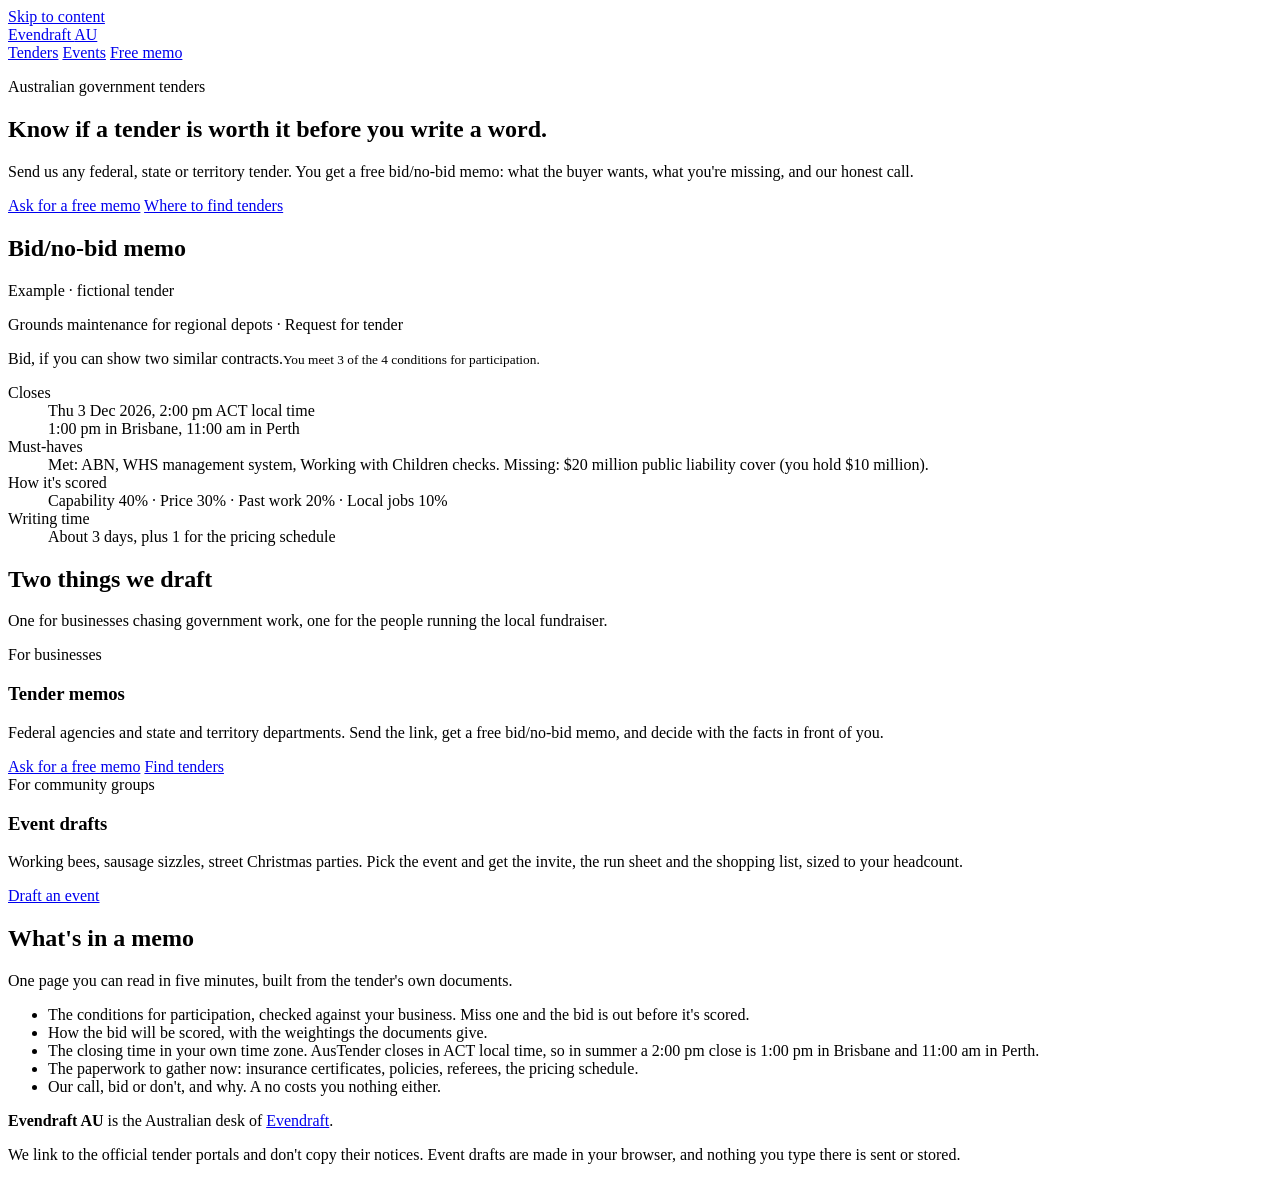
==== site/index.html @ 26307d83 "Evendraft AU v1: home, tenders guide and event drafts The version live on evendraft-au.pages.dev sin" ====
<!doctype html>
<html lang="en-AU">
<head>
<meta charset="utf-8">
<meta name="viewport" content="width=device-width, initial-scale=1, viewport-fit=cover">
<title>Evendraft AU · Free bid/no-bid memos for Australian government tenders</title>
<meta name="description" content="Send any Australian government tender and get a free bid/no-bid memo. Plus quick plans and invites for community events.">
<link rel="icon" href="/favicon.svg" type="image/svg+xml">
<link rel="preconnect" href="https://fonts.googleapis.com">
<link rel="preconnect" href="https://fonts.gstatic.com" crossorigin>
<link rel="stylesheet" href="https://fonts.googleapis.com/css2?family=Archivo:wdth,wght@62..125,100..900&family=Atkinson+Hyperlegible:wght@400;700&display=swap">
<link rel="stylesheet" href="/assets/site.css">
<meta name="theme-color" content="#f3f6f1">
</head>
<body>
<a class="skip" href="#main">Skip to content</a>
<header class="top">
  <div class="wrap top-inner">
    <a class="brand" href="/">Evendraft <span>AU</span></a>
    <nav class="nav" aria-label="Main">
      <a href="/tenders">Tenders</a>
      <a href="/events">Events</a>
      <a class="nav-cta" href="/tenders#memo">Free memo</a>
    </nav>
  </div>
</header>

<main id="main">
  <section class="hero">
    <div class="wrap hero-grid">
      <div>
        <p class="eyebrow">Australian government tenders</p>
        <h1>Know if a tender is worth it before you write a word.</h1>
        <p class="lede">Send us any federal, state or territory tender. You get a free bid/no-bid memo: what the buyer wants, what you're missing, and our honest call.</p>
        <div class="actions">
          <a class="btn btn-wattle" href="/tenders#memo">Ask for a free memo</a>
          <a class="btn btn-ghost" href="/tenders#portals">Where to find tenders</a>
        </div>
      </div>

      <article class="card" aria-label="Example memo for a fictional tender">
        <div class="card-head">
          <h2 class="memo-title">Bid/no-bid memo</h2>
          <span class="chip">Example · fictional tender</span>
        </div>
        <p class="memo-sub">Grounds maintenance for regional depots · Request for tender</p>
        <p class="verdict">Bid, if you can show two similar contracts.<small>You meet 3 of the 4 conditions for participation.</small></p>
        <dl class="memo-rows">
          <div><dt>Closes</dt><dd class="tabular">Thu 3 Dec 2026, 2:00 pm ACT local time<br><span class="muted">1:00 pm in Brisbane, 11:00 am in Perth</span></dd></div>
          <div><dt>Must-haves</dt><dd><span class="ok">Met:</span> ABN, WHS management system, Working with Children checks. <span class="gap">Missing:</span> $20 million public liability cover (you hold $10 million).</dd></div>
          <div><dt>How it's scored</dt><dd class="tabular">Capability 40% · Price 30% · Past work 20% · Local jobs 10%</dd></div>
          <div><dt>Writing time</dt><dd>About 3 days, plus 1 for the pricing schedule</dd></div>
        </dl>
      </article>
    </div>
  </section>

  <section class="section">
    <div class="wrap">
      <div class="section-head">
        <h2>Two things we draft</h2>
        <p>One for businesses chasing government work, one for the people running the local fundraiser.</p>
      </div>
      <div class="doors">
        <article class="card door">
          <span class="chip">For businesses</span>
          <h3>Tender memos</h3>
          <p>Federal agencies and state and territory departments. Send the link, get a free bid/no-bid memo, and decide with the facts in front of you.</p>
          <div class="actions">
            <a class="btn" href="/tenders#memo">Ask for a free memo</a>
            <a class="btn btn-ghost" href="/tenders#portals">Find tenders</a>
          </div>
        </article>
        <article class="card door">
          <span class="chip">For community groups</span>
          <h3>Event drafts</h3>
          <p>Working bees, sausage sizzles, street Christmas parties. Pick the event and get the invite, the run sheet and the shopping list, sized to your headcount.</p>
          <div class="actions">
            <a class="btn" href="/events">Draft an event</a>
          </div>
        </article>
      </div>
    </div>
  </section>

  <section class="section">
    <div class="wrap hero-grid">
      <div class="section-head">
        <h2>What's in a memo</h2>
        <p>One page you can read in five minutes, built from the tender's own documents.</p>
      </div>
      <ul class="ticks">
        <li><span>The conditions for participation, checked against your business. Miss one and the bid is out before it's scored.</span></li>
        <li><span>How the bid will be scored, with the weightings the documents give.</span></li>
        <li><span>The closing time in your own time zone. AusTender closes in ACT local time, so in summer a 2:00 pm close is 1:00 pm in Brisbane and 11:00 am in Perth.</span></li>
        <li><span>The paperwork to gather now: insurance certificates, policies, referees, the pricing schedule.</span></li>
        <li><span>Our call, bid or don't, and why. A no costs you nothing either.</span></li>
      </ul>
    </div>
  </section>
</main>

<footer class="foot">
  <div class="wrap foot-inner">
    <p><strong>Evendraft AU</strong> is the Australian desk of <a href="https://evendraft.pages.dev">Evendraft</a>.</p>
    <p>We link to the official tender portals and don't copy their notices. Event drafts are made in your browser, and nothing you type there is sent or stored.</p>
  </div>
</footer>
</body>
</html>
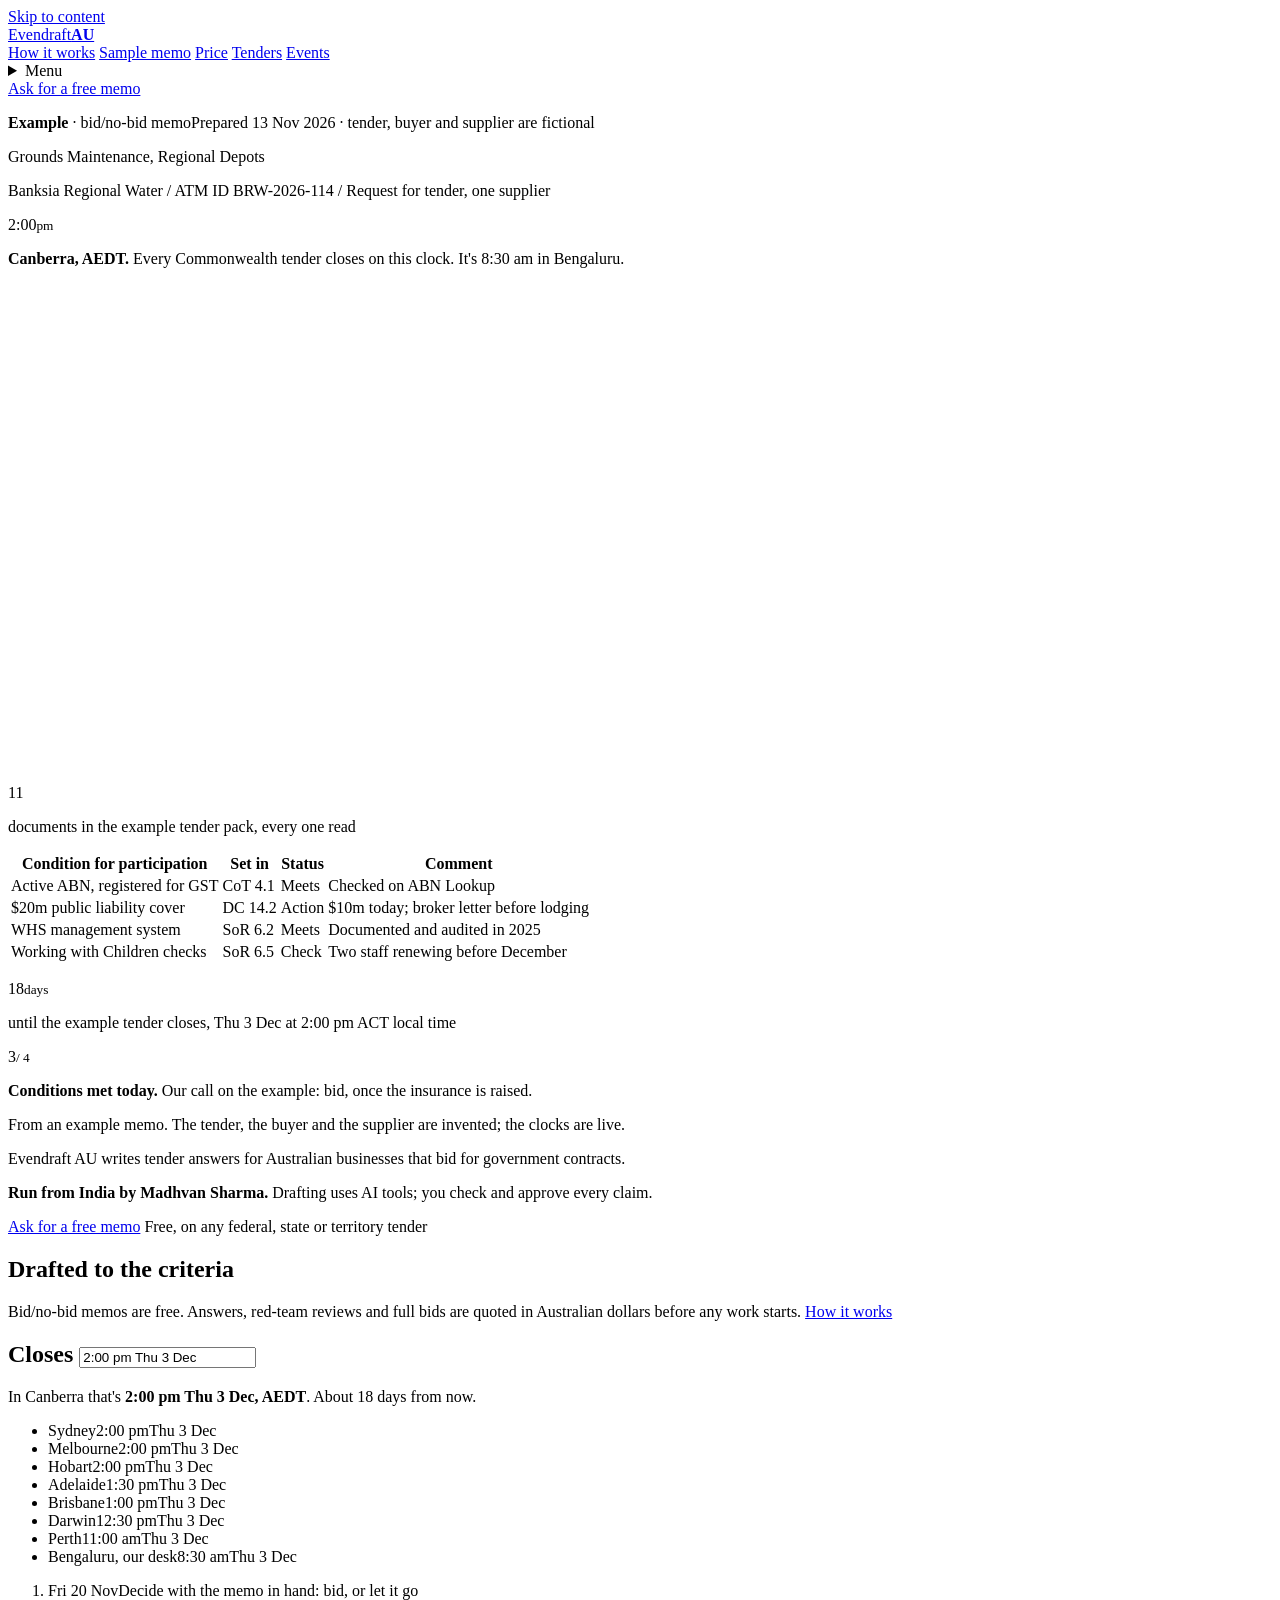
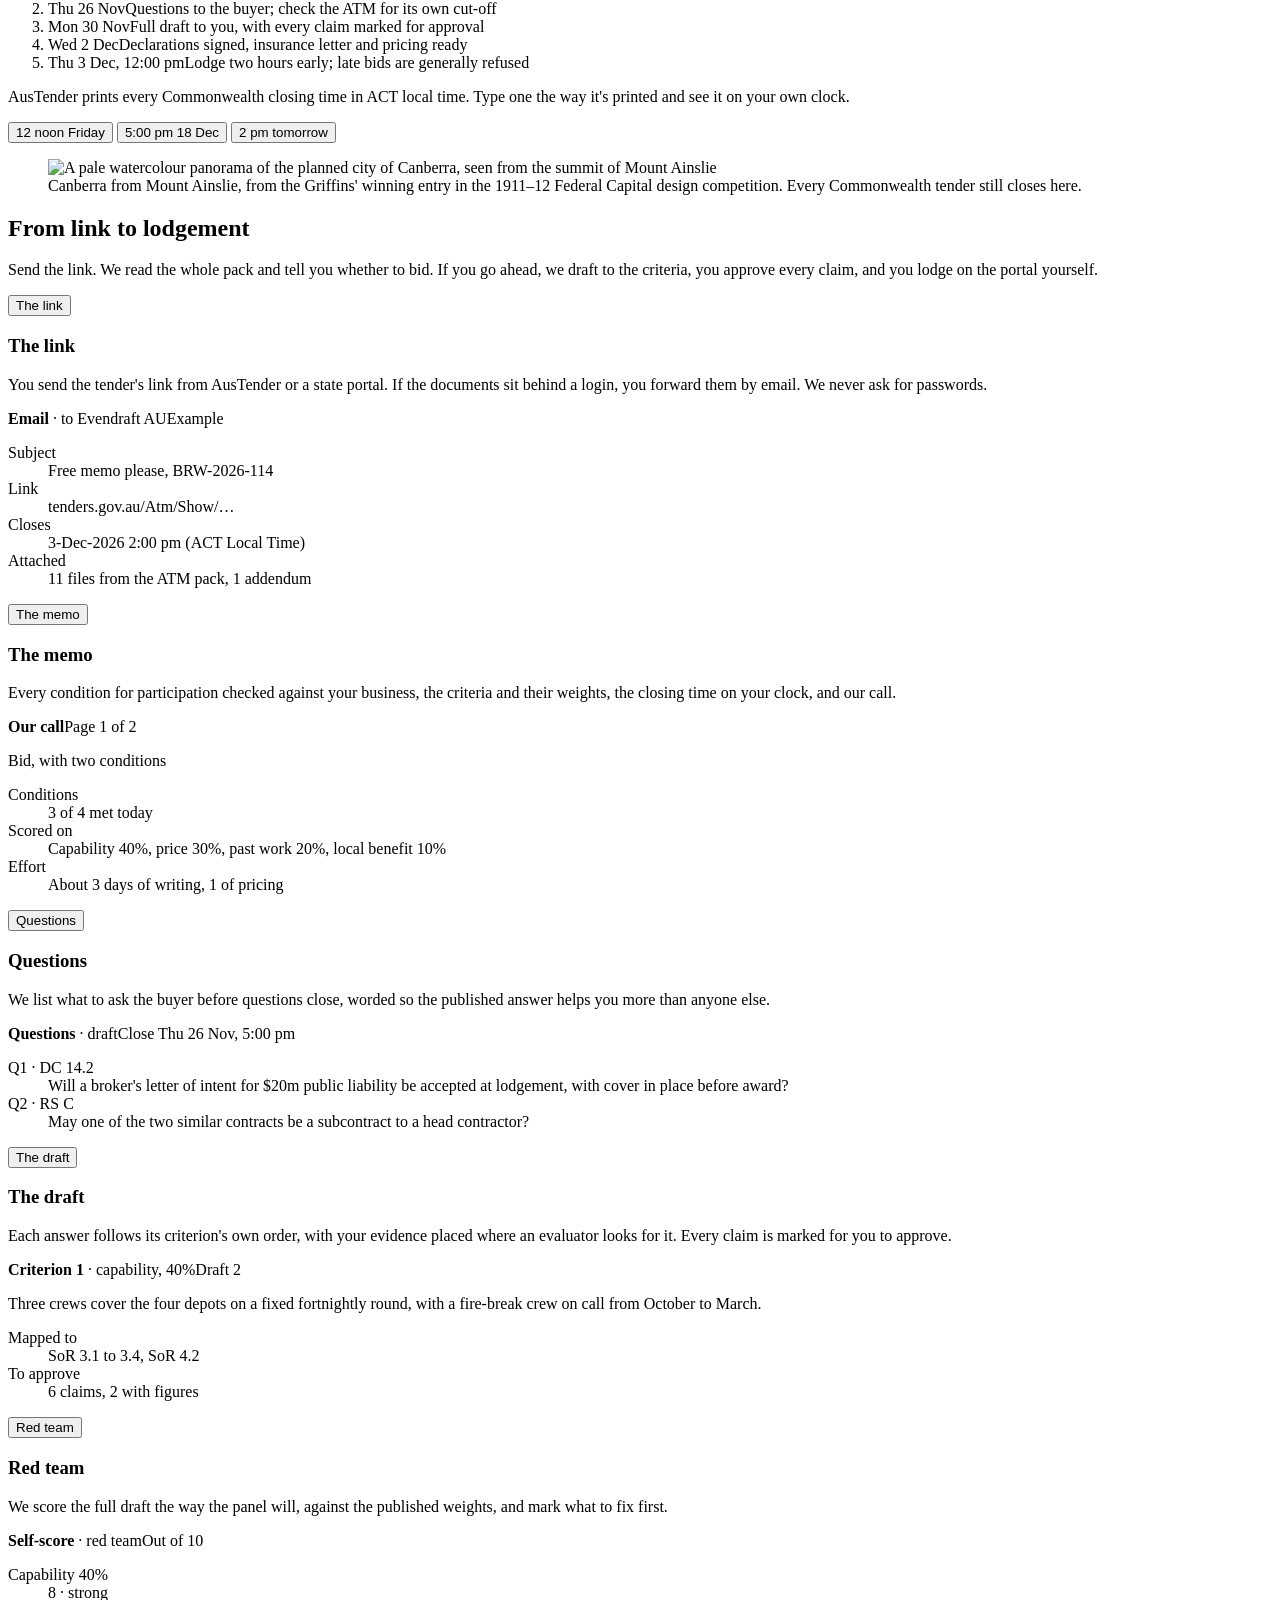
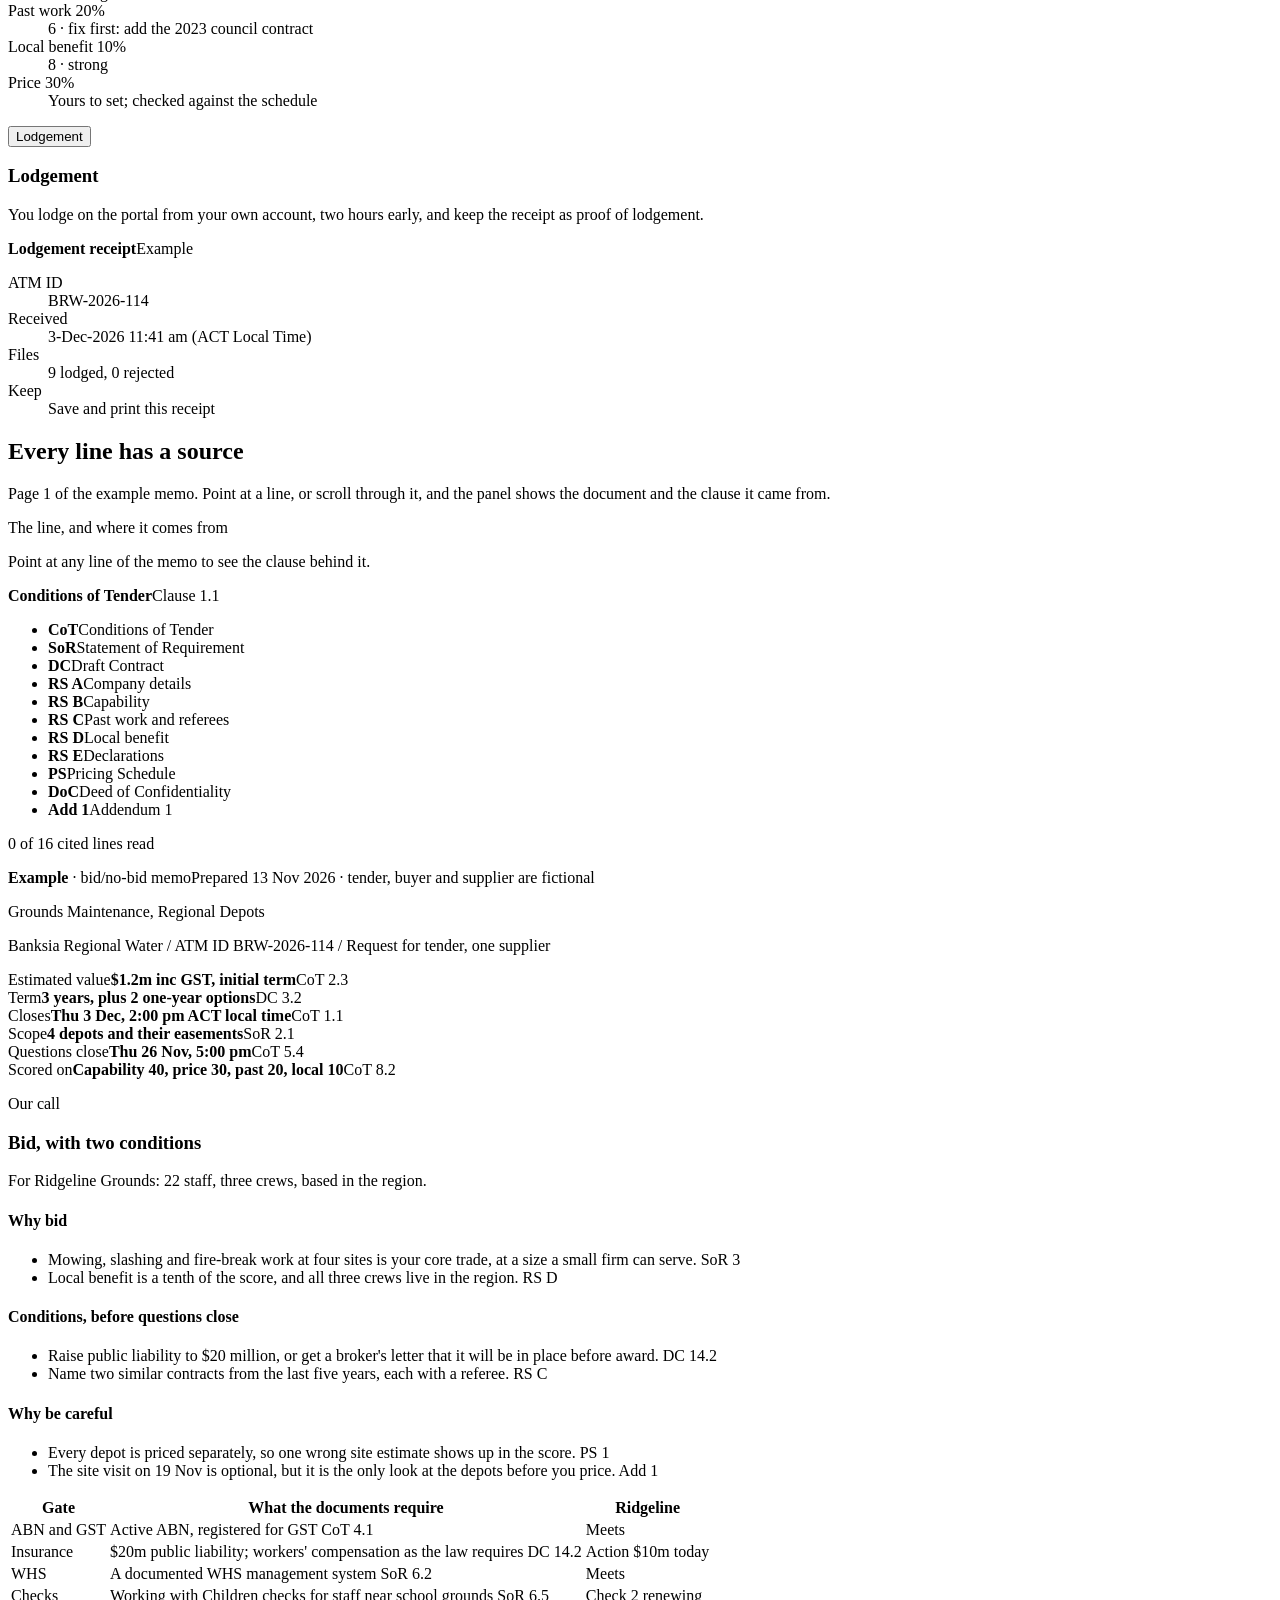
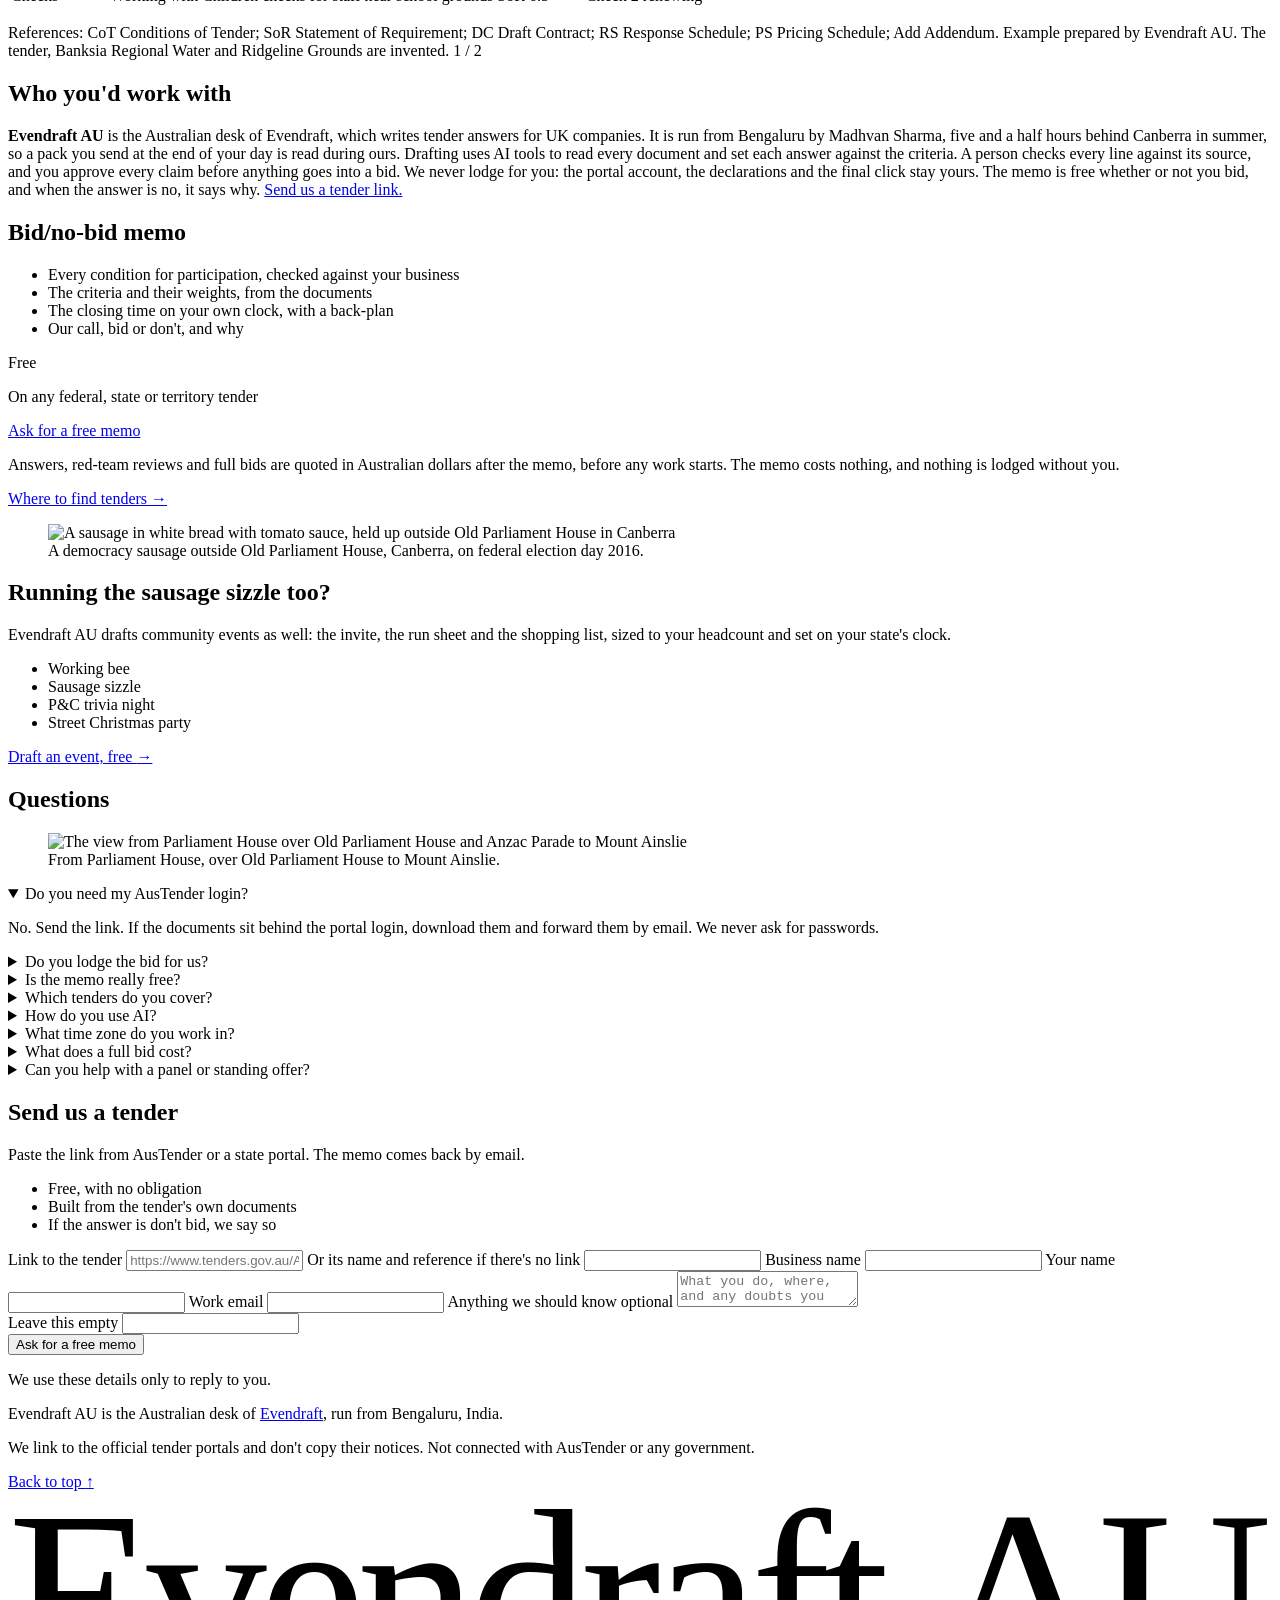
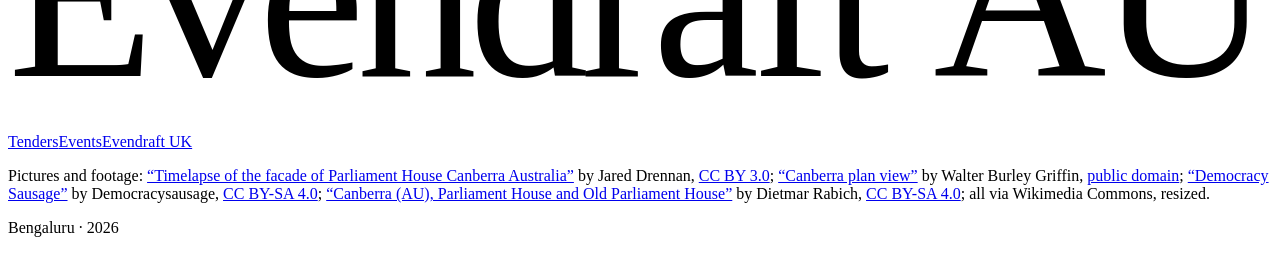
==== commit 494ea35d: "Redesign, in progress: home page on the Evendraft design system Colour chapters in Evendraft's own p" ====
--- a/site/index.html
+++ b/site/index.html
@@ -3,108 +3,480 @@
 <head>
 <meta charset="utf-8">
 <meta name="viewport" content="width=device-width, initial-scale=1, viewport-fit=cover">
-<title>Evendraft AU · Free bid/no-bid memos for Australian government tenders</title>
-<meta name="description" content="Send any Australian government tender and get a free bid/no-bid memo. Plus quick plans and invites for community events.">
+<title>Evendraft AU · Tender answers drafted to the criteria</title>
+<meta name="description" content="Evendraft AU writes tender answers for Australian businesses that bid for government contracts. Free bid/no-bid memo on any federal, state or territory tender.">
 <link rel="icon" href="/favicon.svg" type="image/svg+xml">
-<link rel="preconnect" href="https://fonts.googleapis.com">
-<link rel="preconnect" href="https://fonts.gstatic.com" crossorigin>
-<link rel="stylesheet" href="https://fonts.googleapis.com/css2?family=Archivo:wdth,wght@62..125,100..900&family=Atkinson+Hyperlegible:wght@400;700&display=swap">
+<link rel="preload" href="/assets/fonts/newsreader-latin.woff2" as="font" type="font/woff2" crossorigin>
+<link rel="preload" href="/assets/fonts/source-sans-3-latin.woff2" as="font" type="font/woff2" crossorigin>
 <link rel="stylesheet" href="/assets/site.css">
-<meta name="theme-color" content="#f3f6f1">
+<script src="/assets/boot.js"></script>
+<meta name="theme-color" content="#EAECE6">
 </head>
 <body>
 <a class="skip" href="#main">Skip to content</a>
-<header class="top">
-  <div class="wrap top-inner">
-    <a class="brand" href="/">Evendraft <span>AU</span></a>
-    <nav class="nav" aria-label="Main">
+
+<header class="top field f-stone" data-tone="stone">
+  <a class="top__wm" href="/" aria-label="Evendraft AU, home">Evendraft<b>AU</b></a>
+  <nav class="top__nav" aria-label="Main">
+    <a href="#how">How it works</a>
+    <a href="#memo">Sample memo</a>
+    <a href="#price">Price</a>
+    <a href="/tenders">Tenders</a>
+    <a href="/events">Events</a>
+  </nav>
+  <details class="top__menu">
+    <summary>Menu</summary>
+    <nav aria-label="Main, phone">
+      <a href="#how">How it works</a>
+      <a href="#memo">Sample memo</a>
+      <a href="#price">Price</a>
       <a href="/tenders">Tenders</a>
       <a href="/events">Events</a>
-      <a class="nav-cta" href="/tenders#memo">Free memo</a>
     </nav>
+  </details>
+  <a class="top__cta" href="#ask">Ask for a free memo</a>
+</header>
+
+<main id="main" class="page">
+
+  <section class="hero field f-stone" data-chapter="stone" aria-labelledby="hero-title">
+    <div class="mosaic" data-ui>
+      <div class="tile t-memo" data-rise data-i="0">
+        <p class="ui-kicker"><span><b>Example</b> · bid/no-bid memo</span><span>Prepared 13 Nov 2026 · tender, buyer and supplier are fictional</span></p>
+        <p class="ui-title">Grounds Maintenance, Regional Depots</p>
+        <p class="ui-sub">Banksia Regional Water / ATM ID BRW-2026-114 / Request for tender, one supplier</p>
+      </div>
+      <div class="tile t-clock" data-rise data-i="1">
+        <p class="big-num" data-clock="Australia/Sydney">2:00<small>pm</small></p>
+        <p class="tile-note"><b>Canberra, <span data-zone="Australia/Sydney">AEDT</span>.</b> Every Commonwealth tender closes on this clock. It's <span data-clock-inline="Asia/Kolkata">8:30 am</span> in Bengaluru.</p>
+      </div>
+      <div class="tile t-film" data-rise data-i="2">
+        <video data-film autoplay muted loop playsinline preload="metadata" poster="/assets/img/parliament-house-timelapse-poster-854.webp" width="854" height="480" aria-label="Time-lapse of Parliament House, Canberra, with clouds passing over the flagpole">
+          <source src="/assets/media/parliament-house-timelapse.webm" type="video/webm">
+        </video>
+      </div>
+      <div class="tile t-docs" data-rise data-i="3">
+        <p class="big-num">11</p>
+        <p class="tile-note">documents in the example tender pack, every one read</p>
+      </div>
+      <div class="tile t-table" data-rise data-i="4">
+        <table class="ui-table">
+          <thead><tr><th scope="col">Condition for participation</th><th scope="col">Set in</th><th scope="col">Status</th><th scope="col">Comment</th></tr></thead>
+          <tbody>
+            <tr><td>Active ABN, registered for GST</td><td>CoT 4.1</td><td><span class="tag tag-ok">Meets</span></td><td>Checked on ABN Lookup</td></tr>
+            <tr><td>$20m public liability cover</td><td>DC 14.2</td><td><span class="tag tag-act">Action</span></td><td>$10m today; broker letter before lodging</td></tr>
+            <tr><td>WHS management system</td><td>SoR 6.2</td><td><span class="tag tag-ok">Meets</span></td><td>Documented and audited in 2025</td></tr>
+            <tr><td>Working with Children checks</td><td>SoR 6.5</td><td><span class="tag tag-chk">Check</span></td><td>Two staff renewing before December</td></tr>
+          </tbody>
+        </table>
+      </div>
+      <div class="tile t-days" data-rise data-i="5">
+        <p class="big-num" data-days-left>18<small>days</small></p>
+        <p class="tile-note" data-days-note>until the example tender closes, Thu 3 Dec at 2:00 pm ACT local time</p>
+      </div>
+      <div class="tile t-call" data-rise data-i="6">
+        <p class="big-num">3<small>/ 4</small></p>
+        <p class="tile-note"><b>Conditions met today.</b> Our call on the example: bid, once the insurance is raised.</p>
+      </div>
+      <p class="mosaic-cap">From an example memo. The tender, the buyer and the supplier are invented; the clocks are live.</p>
+    </div>
+
+    <div class="g hero__text">
+      <div class="hero__intro">
+        <p class="lead" data-rise>Evendraft AU writes tender answers for Australian businesses that bid for government contracts.</p>
+        <p class="hero__who" data-rise data-i="1"><b>Run from India by Madhvan Sharma.</b> Drafting uses AI tools; you check and approve every claim.</p>
+        <div class="hero__act" data-rise data-i="2">
+          <a class="button" href="#ask">Ask for a free memo</a>
+          <span class="small">Free, on any federal, state or territory tender</span>
+        </div>
+      </div>
+      <div class="hero__title">
+        <h1 id="hero-title" class="display" data-rise>Drafted to the criteria</h1>
+        <p class="small" data-rise data-i="1">Bid/no-bid memos are free. Answers, red-team reviews and full bids are quoted in Australian dollars before any work starts. <a class="link" href="#how">How it works</a></p>
+      </div>
+    </div>
+  </section>
+
+  <section class="convert field f-dark chapter" data-chapter="dark" id="clock" aria-labelledby="clock-title">
+    <div class="g">
+      <h2 class="convert__line" id="clock-title" data-rise>
+        <label for="close-at">Closes</label>
+        <input id="close-at" class="convert__input" type="text" value="2:00 pm Thu 3 Dec" autocomplete="off" spellcheck="false" aria-describedby="clock-help">
+      </h2>
+
+      <div class="answer" data-ui data-rise data-i="1" aria-live="polite">
+        <p class="answer__head">In Canberra that's <b data-out="canberra">2:00 pm Thu 3 Dec, AEDT</b>. <span class="answer__state" data-out="left">About 18 days from now.</span></p>
+        <ul class="cities" data-out="cities">
+          <li class="city"><span class="city__name">Sydney</span><span class="city__time">2:00 pm</span><span class="city__day">Thu 3 Dec</span></li>
+          <li class="city"><span class="city__name">Melbourne</span><span class="city__time">2:00 pm</span><span class="city__day">Thu 3 Dec</span></li>
+          <li class="city"><span class="city__name">Hobart</span><span class="city__time">2:00 pm</span><span class="city__day">Thu 3 Dec</span></li>
+          <li class="city"><span class="city__name">Adelaide</span><span class="city__time">1:30 pm</span><span class="city__day">Thu 3 Dec</span></li>
+          <li class="city"><span class="city__name">Brisbane</span><span class="city__time">1:00 pm</span><span class="city__day">Thu 3 Dec</span></li>
+          <li class="city"><span class="city__name">Darwin</span><span class="city__time">12:30 pm</span><span class="city__day">Thu 3 Dec</span></li>
+          <li class="city"><span class="city__name">Perth</span><span class="city__time">11:00 am</span><span class="city__day">Thu 3 Dec</span></li>
+          <li class="city is-desk"><span class="city__name">Bengaluru, our desk</span><span class="city__time">8:30 am</span><span class="city__day">Thu 3 Dec</span></li>
+        </ul>
+        <ol class="plan" data-out="plan">
+          <li><span>Fri 20 Nov</span><span>Decide with the memo in hand: bid, or let it go</span></li>
+          <li><span>Thu 26 Nov</span><span>Questions to the buyer; check the ATM for its own cut-off</span></li>
+          <li><span>Mon 30 Nov</span><span>Full draft to you, with every claim marked for approval</span></li>
+          <li><span>Wed 2 Dec</span><span>Declarations signed, insurance letter and pricing ready</span></li>
+          <li><span>Thu 3 Dec, 12:00 pm</span><span>Lodge two hours early; late bids are generally refused</span></li>
+        </ol>
+      </div>
+
+      <div class="convert__aside" data-rise data-i="2">
+        <p class="lead" id="clock-help">AusTender prints every Commonwealth closing time in ACT local time. Type one the way it's printed and see it on your own clock.</p>
+        <div class="tries" role="group" aria-label="Try another closing time">
+          <button class="try" type="button" data-try="12 noon Friday">12 noon Friday</button>
+          <button class="try" type="button" data-try="5:00 pm 18 Dec">5:00 pm 18 Dec</button>
+          <button class="try" type="button" data-try="2 pm tomorrow">2 pm tomorrow</button>
+        </div>
+      </div>
+
+      <figure class="pano" data-rise>
+        <img src="/assets/img/griffin-canberra-1912-1920.webp" srcset="/assets/img/griffin-canberra-1912-1200.webp 1200w, /assets/img/griffin-canberra-1912-1920.webp 1920w" sizes="100vw" width="1920" height="523" alt="A pale watercolour panorama of the planned city of Canberra, seen from the summit of Mount Ainslie" loading="lazy" decoding="async">
+        <figcaption>Canberra from Mount Ainslie, from the Griffins' winning entry in the 1911–12 Federal Capital design competition. Every Commonwealth tender still closes here.</figcaption>
+      </figure>
+    </div>
+  </section>
+
+  <section class="how field f-paper chapter" data-chapter="paper" id="how" aria-labelledby="how-title">
+    <div class="g how__intro">
+      <h2 id="how-title" class="head" data-rise>From link to lodgement</h2>
+      <p data-rise data-i="1">Send the link. We read the whole pack and tell you whether to bid. If you go ahead, we draft to the criteria, you approve every claim, and you lodge on the portal yourself.</p>
+    </div>
+    <div class="stages" data-stages data-rise data-i="2">
+      <div class="stage is-open">
+        <button class="stage__tab" type="button" aria-expanded="true" aria-controls="st-1"><span>The link</span></button>
+        <div class="stage__body" id="st-1">
+          <div class="stage__text"><h3>The link</h3><p>You send the tender's link from AusTender or a state portal. If the documents sit behind a login, you forward them by email. We never ask for passwords.</p></div>
+          <dl class="stage__frag" data-ui>
+            <p class="ui-kicker"><span><b>Email</b> · to Evendraft AU</span><span>Example</span></p>
+            <div class="frag-row"><dt>Subject</dt><dd>Free memo please, BRW-2026-114</dd></div>
+            <div class="frag-row"><dt>Link</dt><dd>tenders.gov.au/Atm/Show/…</dd></div>
+            <div class="frag-row"><dt>Closes</dt><dd>3-Dec-2026 2:00 pm (ACT Local Time)</dd></div>
+            <div class="frag-row"><dt>Attached</dt><dd>11 files from the ATM pack, 1 addendum</dd></div>
+          </dl>
+        </div>
+      </div>
+      <div class="stage">
+        <button class="stage__tab" type="button" aria-expanded="false" aria-controls="st-2"><span>The memo</span></button>
+        <div class="stage__body" id="st-2">
+          <div class="stage__text"><h3>The memo</h3><p>Every condition for participation checked against your business, the criteria and their weights, the closing time on your clock, and our call.</p></div>
+          <dl class="stage__frag" data-ui>
+            <p class="ui-kicker"><span><b>Our call</b></span><span>Page 1 of 2</span></p>
+            <p class="frag-big">Bid, with two conditions</p>
+            <div class="frag-row"><dt>Conditions</dt><dd>3 of 4 met today</dd></div>
+            <div class="frag-row"><dt>Scored on</dt><dd>Capability 40%, price 30%, past work 20%, local benefit 10%</dd></div>
+            <div class="frag-row"><dt>Effort</dt><dd>About 3 days of writing, 1 of pricing</dd></div>
+          </dl>
+        </div>
+      </div>
+      <div class="stage">
+        <button class="stage__tab" type="button" aria-expanded="false" aria-controls="st-3"><span>Questions</span></button>
+        <div class="stage__body" id="st-3">
+          <div class="stage__text"><h3>Questions</h3><p>We list what to ask the buyer before questions close, worded so the published answer helps you more than anyone else.</p></div>
+          <dl class="stage__frag" data-ui>
+            <p class="ui-kicker"><span><b>Questions</b> · draft</span><span>Close Thu 26 Nov, 5:00 pm</span></p>
+            <div class="frag-row"><dt>Q1 · DC 14.2</dt><dd>Will a broker's letter of intent for $20m public liability be accepted at lodgement, with cover in place before award?</dd></div>
+            <div class="frag-row"><dt>Q2 · RS C</dt><dd>May one of the two similar contracts be a subcontract to a head contractor?</dd></div>
+          </dl>
+        </div>
+      </div>
+      <div class="stage">
+        <button class="stage__tab" type="button" aria-expanded="false" aria-controls="st-4"><span>The draft</span></button>
+        <div class="stage__body" id="st-4">
+          <div class="stage__text"><h3>The draft</h3><p>Each answer follows its criterion's own order, with your evidence placed where an evaluator looks for it. Every claim is marked for you to approve.</p></div>
+          <dl class="stage__frag" data-ui>
+            <p class="ui-kicker"><span><b>Criterion 1</b> · capability, 40%</span><span>Draft 2</span></p>
+            <p class="frag-big">Three crews cover the four depots on a fixed fortnightly round, with a fire-break crew on call from October to March.</p>
+            <div class="frag-row"><dt>Mapped to</dt><dd>SoR 3.1 to 3.4, SoR 4.2</dd></div>
+            <div class="frag-row"><dt>To approve</dt><dd>6 claims, 2 with figures</dd></div>
+          </dl>
+        </div>
+      </div>
+      <div class="stage">
+        <button class="stage__tab" type="button" aria-expanded="false" aria-controls="st-5"><span>Red team</span></button>
+        <div class="stage__body" id="st-5">
+          <div class="stage__text"><h3>Red team</h3><p>We score the full draft the way the panel will, against the published weights, and mark what to fix first.</p></div>
+          <dl class="stage__frag" data-ui>
+            <p class="ui-kicker"><span><b>Self-score</b> · red team</span><span>Out of 10</span></p>
+            <div class="frag-row"><dt>Capability 40%</dt><dd>8 · strong</dd></div>
+            <div class="frag-row"><dt>Past work 20%</dt><dd>6 · fix first: add the 2023 council contract</dd></div>
+            <div class="frag-row"><dt>Local benefit 10%</dt><dd>8 · strong</dd></div>
+            <div class="frag-row"><dt>Price 30%</dt><dd>Yours to set; checked against the schedule</dd></div>
+          </dl>
+        </div>
+      </div>
+      <div class="stage">
+        <button class="stage__tab" type="button" aria-expanded="false" aria-controls="st-6"><span>Lodgement</span></button>
+        <div class="stage__body" id="st-6">
+          <div class="stage__text"><h3>Lodgement</h3><p>You lodge on the portal from your own account, two hours early, and keep the receipt as proof of lodgement.</p></div>
+          <dl class="stage__frag" data-ui>
+            <p class="ui-kicker"><span><b>Lodgement receipt</b></span><span>Example</span></p>
+            <div class="frag-row"><dt>ATM ID</dt><dd>BRW-2026-114</dd></div>
+            <div class="frag-row"><dt>Received</dt><dd>3-Dec-2026 11:41 am (ACT Local Time)</dd></div>
+            <div class="frag-row"><dt>Files</dt><dd>9 lodged, 0 rejected</dd></div>
+            <div class="frag-row"><dt>Keep</dt><dd>Save and print this receipt</dd></div>
+          </dl>
+        </div>
+      </div>
+    </div>
+  </section>
+
+  <section class="source field f-green chapter" data-chapter="green" id="memo" aria-labelledby="memo-title">
+    <div class="g source__intro">
+      <h2 id="memo-title" class="head" data-rise>Every line has a source</h2>
+      <p data-rise data-i="1">Page 1 of the example memo. Point at a line, or scroll through it, and the panel shows the document and the clause it came from.</p>
+    </div>
+    <div class="g source__body">
+      <aside class="reader" data-ui aria-label="Where the line comes from">
+        <div class="reader__panel">
+          <p class="reader__label">The line, and where it comes from</p>
+          <p class="reader__quote" data-reader-quote>Point at any line of the memo to see the clause behind it.</p>
+          <p class="reader__ref"><b data-reader-doc>Conditions of Tender</b><span data-reader-ref>Clause 1.1</span></p>
+        </div>
+        <ul class="docs" data-docs>
+          <li class="doc" data-doc="CoT"><b>CoT</b><span>Conditions of Tender</span></li>
+          <li class="doc" data-doc="SoR"><b>SoR</b><span>Statement of Requirement</span></li>
+          <li class="doc" data-doc="DC"><b>DC</b><span>Draft Contract</span></li>
+          <li class="doc" data-doc="RS A"><b>RS A</b><span>Company details</span></li>
+          <li class="doc" data-doc="RS B"><b>RS B</b><span>Capability</span></li>
+          <li class="doc" data-doc="RS C"><b>RS C</b><span>Past work and referees</span></li>
+          <li class="doc" data-doc="RS D"><b>RS D</b><span>Local benefit</span></li>
+          <li class="doc" data-doc="RS E"><b>RS E</b><span>Declarations</span></li>
+          <li class="doc" data-doc="PS"><b>PS</b><span>Pricing Schedule</span></li>
+          <li class="doc" data-doc="DoC"><b>DoC</b><span>Deed of Confidentiality</span></li>
+          <li class="doc" data-doc="Add 1"><b>Add 1</b><span>Addendum 1</span></li>
+        </ul>
+        <p class="reader__count" data-reader-count>0 of 16 cited lines read</p>
+      </aside>
+
+      <article class="sheet" data-ui aria-label="Example memo, page 1">
+        <p class="ui-kicker"><span><b>Example</b> · bid/no-bid memo</span><span>Prepared 13 Nov 2026 · tender, buyer and supplier are fictional</span></p>
+        <div>
+          <p class="ui-title">Grounds Maintenance, Regional Depots</p>
+          <p class="ui-sub">Banksia Regional Water / ATM ID BRW-2026-114 / Request for tender, one supplier</p>
+        </div>
+        <div class="facts">
+          <div class="fact line" tabindex="0" data-src="CoT" data-ref="Clause 2.3" data-quote="The estimated value of the Contract is $1.2 million including GST over the initial term."><span>Estimated value</span><b>$1.2m inc GST, initial term</b><span><span class="src">CoT 2.3</span></span></div>
+          <div class="fact line" tabindex="0" data-src="DC" data-ref="Clause 3.2" data-quote="The initial term is three years, with two options to extend by one year each."><span>Term</span><b>3 years, plus 2 one-year options</b><span><span class="src">DC 3.2</span></span></div>
+          <div class="fact line" tabindex="0" data-src="CoT" data-ref="Clause 1.1" data-quote="Closing time: 2:00 pm (ACT local time) on Thursday 3 December 2026."><span>Closes</span><b>Thu 3 Dec, 2:00 pm ACT local time</b><span><span class="src">CoT 1.1</span></span></div>
+          <div class="fact line" tabindex="0" data-src="SoR" data-ref="Section 2.1" data-quote="Services are required at four depots and along their access easements."><span>Scope</span><b>4 depots and their easements</b><span><span class="src">SoR 2.1</span></span></div>
+          <div class="fact line" tabindex="0" data-src="CoT" data-ref="Clause 5.4" data-quote="Questions must be submitted through AusTender by 5:00 pm (ACT local time) on Thursday 26 November 2026."><span>Questions close</span><b>Thu 26 Nov, 5:00 pm</b><span><span class="src">CoT 5.4</span></span></div>
+          <div class="fact line" tabindex="0" data-src="CoT" data-ref="Clause 8.2" data-quote="Tenders will be assessed against capability (40%), price (30%), past performance (20%) and local benefit (10%)."><span>Scored on</span><b>Capability 40, price 30, past 20, local 10</b><span><span class="src">CoT 8.2</span></span></div>
+        </div>
+
+        <div class="call">
+          <div>
+            <p class="ui-kicker"><span>Our call</span></p>
+            <h3>Bid, with two conditions</h3>
+            <p class="sheet__foot">For Ridgeline Grounds: 22 staff, three crews, based in the region.</p>
+          </div>
+          <div class="call__lists">
+            <div>
+              <h4>Why bid</h4>
+              <ul>
+                <li class="line" tabindex="0" data-src="SoR" data-ref="Section 3" data-quote="The Supplier will provide mowing, slashing, weed control and fire-break maintenance at each depot.">Mowing, slashing and fire-break work at four sites is your core trade, at a size a small firm can serve. <span class="src">SoR 3</span></li>
+                <li class="line" tabindex="0" data-src="RS D" data-ref="Item 1" data-quote="Describe the benefit to the local economy, including local employment and local subcontractors.">Local benefit is a tenth of the score, and all three crews live in the region. <span class="src">RS D</span></li>
+              </ul>
+            </div>
+            <div>
+              <h4>Conditions, before questions close</h4>
+              <ul>
+                <li class="line" tabindex="0" data-src="DC" data-ref="Clause 14.2" data-quote="The Supplier must hold public liability insurance of not less than $20 million for each occurrence.">Raise public liability to $20 million, or get a broker's letter that it will be in place before award. <span class="src">DC 14.2</span></li>
+                <li class="line" tabindex="0" data-src="RS C" data-ref="Item 2" data-quote="Provide two contracts of similar scope delivered in the last five years, with a referee for each.">Name two similar contracts from the last five years, each with a referee. <span class="src">RS C</span></li>
+              </ul>
+            </div>
+            <div>
+              <h4>Why be careful</h4>
+              <ul>
+                <li class="line" tabindex="0" data-src="PS" data-ref="Schedule 1" data-quote="Tenderers must price each depot separately, with a rate per hectare for additional slashing.">Every depot is priced separately, so one wrong site estimate shows up in the score. <span class="src">PS 1</span></li>
+                <li class="line" tabindex="0" data-src="Add 1" data-ref="Item 3" data-quote="The site visit on 19 November is optional. Attendance will not be assessed.">The site visit on 19 Nov is optional, but it is the only look at the depots before you price. <span class="src">Add 1</span></li>
+              </ul>
+            </div>
+          </div>
+        </div>
+
+        <table class="ui-table">
+          <thead><tr><th scope="col">Gate</th><th scope="col">What the documents require</th><th scope="col">Ridgeline</th></tr></thead>
+          <tbody>
+            <tr class="line" tabindex="0" data-src="CoT" data-ref="Clause 4.1" data-quote="Tenderers must hold an active ABN and be registered for GST at the closing time."><td>ABN and GST</td><td>Active ABN, registered for GST <span class="src">CoT 4.1</span></td><td><span class="tag tag-ok">Meets</span></td></tr>
+            <tr class="line" tabindex="0" data-src="DC" data-ref="Clause 14.2" data-quote="The Supplier must hold public liability insurance of not less than $20 million for each occurrence."><td>Insurance</td><td>$20m public liability; workers' compensation as the law requires <span class="src">DC 14.2</span></td><td><span class="tag tag-act">Action</span> $10m today</td></tr>
+            <tr class="line" tabindex="0" data-src="SoR" data-ref="Section 6.2" data-quote="The Supplier must maintain a documented work health and safety management system."><td>WHS</td><td>A documented WHS management system <span class="src">SoR 6.2</span></td><td><span class="tag tag-ok">Meets</span></td></tr>
+            <tr class="line" tabindex="0" data-src="SoR" data-ref="Section 6.5" data-quote="Staff working at depots next to school grounds must hold a current Working with Children check."><td>Checks</td><td>Working with Children checks for staff near school grounds <span class="src">SoR 6.5</span></td><td><span class="tag tag-chk">Check</span> 2 renewing</td></tr>
+          </tbody>
+        </table>
+
+        <p class="sheet__foot">References: CoT Conditions of Tender; SoR Statement of Requirement; DC Draft Contract; RS Response Schedule; PS Pricing Schedule; Add Addendum. Example prepared by Evendraft AU. The tender, Banksia Regional Water and Ridgeline Grounds are invented. 1 / 2</p>
+      </article>
+    </div>
+  </section>
+
+  <section class="about field f-amber chapter" data-chapter="amber" aria-labelledby="about-title">
+    <div class="g">
+      <h2 id="about-title" class="head" data-rise>Who you'd work with</h2>
+      <div class="about__text" data-rise data-i="1">
+        <p><b>Evendraft AU</b> is the Australian desk of Evendraft, which writes tender answers for UK companies. It is run from <span class="hl hl-p">Bengaluru</span> by Madhvan Sharma, <span class="hl hl-g">five and a half hours behind Canberra</span> in summer, so a pack you send at the end of your day is read during ours. Drafting uses <span class="hl hl-b">AI tools</span> to read every document and set each answer against the criteria. A person checks every line against its source, and <span class="hl hl-g">you approve every claim</span> before anything goes into a bid. <span class="hl hl-p">We never lodge for you</span>: the portal account, the declarations and the final click stay yours. The memo is free whether or not you bid, and when the answer is no, it says why. <a class="hl-end" href="#ask">Send us a tender link.</a></p>
+      </div>
+    </div>
+  </section>
+
+  <section class="price field f-dark chapter" data-chapter="dark" id="price" aria-labelledby="price-title">
+    <div class="g">
+      <div class="ticket" data-rise>
+        <div class="ticket__main">
+          <h2 id="price-title">Bid/no-bid memo</h2>
+          <ul class="ticket__lines">
+            <li>Every condition for participation, checked against your business</li>
+            <li>The criteria and their weights, from the documents</li>
+            <li>The closing time on your own clock, with a back-plan</li>
+            <li>Our call, bid or don't, and why</li>
+          </ul>
+        </div>
+        <div class="ticket__stub">
+          <span class="ticket__perf" aria-hidden="true"></span>
+          <p class="ticket__price">Free</p>
+          <p class="small">On any federal, state or territory tender</p>
+          <a class="button" href="#ask">Ask for a free memo</a>
+        </div>
+      </div>
+      <div class="price__more" data-rise data-i="1">
+        <p>Answers, red-team reviews and full bids are quoted in Australian dollars after the memo, before any work starts. The memo costs nothing, and nothing is lodged without you.</p>
+        <a class="link" href="/tenders">Where to find tenders <span class="arrow" aria-hidden="true">→</span></a>
+      </div>
+    </div>
+  </section>
+
+  <section class="events field f-stone chapter" data-chapter="stone" aria-labelledby="events-title">
+    <div class="g">
+      <figure data-rise>
+        <img src="/assets/img/democracy-sausage-old-parliament-house-900.webp" srcset="/assets/img/democracy-sausage-old-parliament-house-600.webp 600w, /assets/img/democracy-sausage-old-parliament-house-900.webp 900w" sizes="(max-width: 760px) 100vw, 40vw" width="900" height="1125" alt="A sausage in white bread with tomato sauce, held up outside Old Parliament House in Canberra" loading="lazy" decoding="async">
+        <figcaption>A democracy sausage outside Old Parliament House, Canberra, on federal election day 2016.</figcaption>
+      </figure>
+      <div class="events__text">
+        <h2 id="events-title" data-rise>Running the sausage sizzle too?</h2>
+        <p class="lead" data-rise data-i="1">Evendraft AU drafts community events as well: the invite, the run sheet and the shopping list, sized to your headcount and set on your state's clock.</p>
+        <ul class="chips" data-rise data-i="2">
+          <li>Working bee</li>
+          <li>Sausage sizzle</li>
+          <li>P&amp;C trivia night</li>
+          <li>Street Christmas party</li>
+        </ul>
+        <div data-rise data-i="3"><a class="button" href="/events">Draft an event, free <span class="arrow" aria-hidden="true">→</span></a></div>
+      </div>
+    </div>
+  </section>
+
+  <section class="faq field f-green chapter" data-chapter="green" id="faq" aria-labelledby="faq-title">
+    <div class="g">
+      <div class="faq__side">
+        <h2 id="faq-title" class="head" data-rise>Questions</h2>
+        <figure class="faq__pic" data-rise data-i="1">
+          <img src="/assets/img/canberra-from-parliament-house-900.webp" srcset="/assets/img/canberra-from-parliament-house-900.webp 900w, /assets/img/canberra-from-parliament-house-1600.webp 1600w" sizes="(max-width: 760px) 100vw, 30vw" width="900" height="600" alt="The view from Parliament House over Old Parliament House and Anzac Parade to Mount Ainslie" loading="lazy" decoding="async">
+          <figcaption>From Parliament House, over Old Parliament House to Mount Ainslie.</figcaption>
+        </figure>
+      </div>
+      <div class="faq__list" data-rise data-i="1">
+        <details class="q" name="faq" open>
+          <summary>Do you need my AusTender login?<span class="plus" aria-hidden="true"></span></summary>
+          <p class="q__a">No. Send the link. If the documents sit behind the portal login, download them and forward them by email. We never ask for passwords.</p>
+        </details>
+        <details class="q" name="faq">
+          <summary>Do you lodge the bid for us?<span class="plus" aria-hidden="true"></span></summary>
+          <p class="q__a">No. You lodge on the portal from your own account and keep the lodgement receipt. The declarations are yours to sign.</p>
+        </details>
+        <details class="q" name="faq">
+          <summary>Is the memo really free?<span class="plus" aria-hidden="true"></span></summary>
+          <p class="q__a">Yes, whether or not you bid, and whether or not you work with us afterwards.</p>
+        </details>
+        <details class="q" name="faq">
+          <summary>Which tenders do you cover?<span class="plus" aria-hidden="true"></span></summary>
+          <p class="q__a">Commonwealth tenders on AusTender, and state and territory tenders on their own portals: buy.nsw, Buying for Victoria, QTenders, Tenders WA, SA Tenders and Contracts, and the Tasmanian, ACT and Northern Territory portals.</p>
+        </details>
+        <details class="q" name="faq">
+          <summary>How do you use AI?<span class="plus" aria-hidden="true"></span></summary>
+          <p class="q__a">AI tools read the documents and draft against the criteria. A person checks every line against its source, and you approve every claim. Nothing goes into a bid that you haven't seen.</p>
+        </details>
+        <details class="q" name="faq">
+          <summary>What time zone do you work in?<span class="plus" aria-hidden="true"></span></summary>
+          <p class="q__a">The desk is in Bengaluru, five and a half hours behind Canberra in summer and four and a half in winter. Closing times are always handled in ACT local time, the way AusTender prints them.</p>
+        </details>
+        <details class="q" name="faq">
+          <summary>What does a full bid cost?<span class="plus" aria-hidden="true"></span></summary>
+          <p class="q__a">It depends on the size of the tender and the number of criteria. We quote in Australian dollars after the memo, before any work starts.</p>
+        </details>
+        <details class="q" name="faq">
+          <summary>Can you help with a panel or standing offer?<span class="plus" aria-hidden="true"></span></summary>
+          <p class="q__a">Yes. Panels are worth the effort because agencies buy from them for years. The memo says whether this panel suits your work.</p>
+        </details>
+      </div>
+    </div>
+  </section>
+
+  <section class="ask field f-paper chapter" data-chapter="paper" id="ask" aria-labelledby="ask-title">
+    <div class="g">
+      <div class="ask__intro">
+        <h2 id="ask-title" data-rise>Send us a tender</h2>
+        <p class="lead" data-rise data-i="1">Paste the link from AusTender or a state portal. The memo comes back by email.</p>
+        <ul class="ask__points" data-rise data-i="2">
+          <li>Free, with no obligation</li>
+          <li>Built from the tender's own documents</li>
+          <li>If the answer is don't bid, we say so</li>
+        </ul>
+      </div>
+      <form class="form" id="memo-form" novalidate data-rise data-i="1">
+        <div class="form__grid">
+          <label class="fld wide" for="m-url">Link to the tender
+            <input id="m-url" name="tender_url" type="url" inputmode="url" placeholder="https://www.tenders.gov.au/Atm/Show/…" autocomplete="off">
+          </label>
+          <label class="fld wide" for="m-title">Or its name and reference <span class="opt">if there's no link</span>
+            <input id="m-title" name="tender_title" type="text" maxlength="300" autocomplete="off">
+          </label>
+          <label class="fld" for="m-company">Business name
+            <input id="m-company" name="company" type="text" maxlength="200" autocomplete="organization">
+          </label>
+          <label class="fld" for="m-name">Your name
+            <input id="m-name" name="name" type="text" maxlength="200" autocomplete="name">
+          </label>
+          <label class="fld wide" for="m-email">Work email
+            <input id="m-email" name="email" type="email" maxlength="160" autocomplete="email" required>
+          </label>
+          <label class="fld wide" for="m-msg">Anything we should know <span class="opt">optional</span>
+            <textarea id="m-msg" name="message" maxlength="2500" placeholder="What you do, where, and any doubts you already have about this one."></textarea>
+          </label>
+        </div>
+        <span class="hp" aria-hidden="true"><label>Leave this empty <input type="text" name="evd_extra" tabindex="-1" autocomplete="off" data-1p-ignore data-lpignore="true"></label></span>
+        <div class="form__foot">
+          <button class="button" type="submit" id="m-send">Ask for a free memo</button>
+          <span class="status" id="m-status" role="status" aria-live="polite"></span>
+        </div>
+        <p class="form__note">We use these details only to reply to you.</p>
+      </form>
+    </div>
+  </section>
+</main>
+
+<footer class="foot field f-dark" data-chapter="dark">
+  <div class="g foot__top">
+    <div class="foot__notes">
+      <p>Evendraft AU is the Australian desk of <a href="https://evendraft.pages.dev">Evendraft</a>, run from Bengaluru, India.</p>
+      <p class="soft">We link to the official tender portals and don't copy their notices. Not connected with AusTender or any government.</p>
+    </div>
+    <a class="foot__back link" href="#main">Back to top <span class="arrow" aria-hidden="true">↑</span></a>
   </div>
-</header>
-
-<main id="main">
-  <section class="hero">
-    <div class="wrap hero-grid">
-      <div>
-        <p class="eyebrow">Australian government tenders</p>
-        <h1>Know if a tender is worth it before you write a word.</h1>
-        <p class="lede">Send us any federal, state or territory tender. You get a free bid/no-bid memo: what the buyer wants, what you're missing, and our honest call.</p>
-        <div class="actions">
-          <a class="btn btn-wattle" href="/tenders#memo">Ask for a free memo</a>
-          <a class="btn btn-ghost" href="/tenders#portals">Where to find tenders</a>
-        </div>
-      </div>
-
-      <article class="card" aria-label="Example memo for a fictional tender">
-        <div class="card-head">
-          <h2 class="memo-title">Bid/no-bid memo</h2>
-          <span class="chip">Example · fictional tender</span>
-        </div>
-        <p class="memo-sub">Grounds maintenance for regional depots · Request for tender</p>
-        <p class="verdict">Bid, if you can show two similar contracts.<small>You meet 3 of the 4 conditions for participation.</small></p>
-        <dl class="memo-rows">
-          <div><dt>Closes</dt><dd class="tabular">Thu 3 Dec 2026, 2:00 pm ACT local time<br><span class="muted">1:00 pm in Brisbane, 11:00 am in Perth</span></dd></div>
-          <div><dt>Must-haves</dt><dd><span class="ok">Met:</span> ABN, WHS management system, Working with Children checks. <span class="gap">Missing:</span> $20 million public liability cover (you hold $10 million).</dd></div>
-          <div><dt>How it's scored</dt><dd class="tabular">Capability 40% · Price 30% · Past work 20% · Local jobs 10%</dd></div>
-          <div><dt>Writing time</dt><dd>About 3 days, plus 1 for the pricing schedule</dd></div>
-        </dl>
-      </article>
-    </div>
-  </section>
-
-  <section class="section">
-    <div class="wrap">
-      <div class="section-head">
-        <h2>Two things we draft</h2>
-        <p>One for businesses chasing government work, one for the people running the local fundraiser.</p>
-      </div>
-      <div class="doors">
-        <article class="card door">
-          <span class="chip">For businesses</span>
-          <h3>Tender memos</h3>
-          <p>Federal agencies and state and territory departments. Send the link, get a free bid/no-bid memo, and decide with the facts in front of you.</p>
-          <div class="actions">
-            <a class="btn" href="/tenders#memo">Ask for a free memo</a>
-            <a class="btn btn-ghost" href="/tenders#portals">Find tenders</a>
-          </div>
-        </article>
-        <article class="card door">
-          <span class="chip">For community groups</span>
-          <h3>Event drafts</h3>
-          <p>Working bees, sausage sizzles, street Christmas parties. Pick the event and get the invite, the run sheet and the shopping list, sized to your headcount.</p>
-          <div class="actions">
-            <a class="btn" href="/events">Draft an event</a>
-          </div>
-        </article>
-      </div>
-    </div>
-  </section>
-
-  <section class="section">
-    <div class="wrap hero-grid">
-      <div class="section-head">
-        <h2>What's in a memo</h2>
-        <p>One page you can read in five minutes, built from the tender's own documents.</p>
-      </div>
-      <ul class="ticks">
-        <li><span>The conditions for participation, checked against your business. Miss one and the bid is out before it's scored.</span></li>
-        <li><span>How the bid will be scored, with the weightings the documents give.</span></li>
-        <li><span>The closing time in your own time zone. AusTender closes in ACT local time, so in summer a 2:00 pm close is 1:00 pm in Brisbane and 11:00 am in Perth.</span></li>
-        <li><span>The paperwork to gather now: insurance certificates, policies, referees, the pricing schedule.</span></li>
-        <li><span>Our call, bid or don't, and why. A no costs you nothing either.</span></li>
-      </ul>
-    </div>
-  </section>
-</main>
-
-<footer class="foot">
-  <div class="wrap foot-inner">
-    <p><strong>Evendraft AU</strong> is the Australian desk of <a href="https://evendraft.pages.dev">Evendraft</a>.</p>
-    <p>We link to the official tender portals and don't copy their notices. Event drafts are made in your browser, and nothing you type there is sent or stored.</p>
+  <div class="foot__name" aria-hidden="true">
+    <svg viewBox="0 0 1000 176" focusable="false"><text x="0" y="146" font-size="190" textLength="1000" lengthAdjust="spacing">Evendraft <tspan class="au">AU</tspan></text></svg>
+  </div>
+  <div class="g foot__meta">
+    <p><a href="/tenders">Tenders</a><a href="/events">Events</a><a href="https://evendraft.pages.dev">Evendraft UK</a></p>
+    <p class="credits">Pictures and footage: <a href="https://commons.wikimedia.org/wiki/File:Timelapse_of_the_facade_of_Parliament_House_Canberra_Australia.webm">“Timelapse of the facade of Parliament House Canberra Australia”</a> by Jared Drennan, <a href="https://creativecommons.org/licenses/by/3.0">CC BY 3.0</a>; <a href="https://commons.wikimedia.org/wiki/File:Canberra_plan_view-WBG.jpg">“Canberra plan view”</a> by Walter Burley Griffin, <a href="https://creativecommons.org/publicdomain/mark/1.0/">public domain</a>; <a href="https://commons.wikimedia.org/wiki/File:Democracy_Sausage.jpg">“Democracy Sausage”</a> by Democracysausage, <a href="https://creativecommons.org/licenses/by-sa/4.0">CC BY-SA 4.0</a>; <a href="https://commons.wikimedia.org/wiki/File:Canberra_(AU),_Parliament_House_and_Old_Parliament_House_--_2019_--_1767.jpg">“Canberra (AU), Parliament House and Old Parliament House”</a> by Dietmar Rabich, <a href="https://creativecommons.org/licenses/by-sa/4.0">CC BY-SA 4.0</a>; all via Wikimedia Commons, resized.</p>
+    <p>Bengaluru · 2026</p>
   </div>
 </footer>
+
+<script src="/assets/site.js" defer></script>
+<script src="/assets/memo.js" defer></script>
 </body>
 </html>
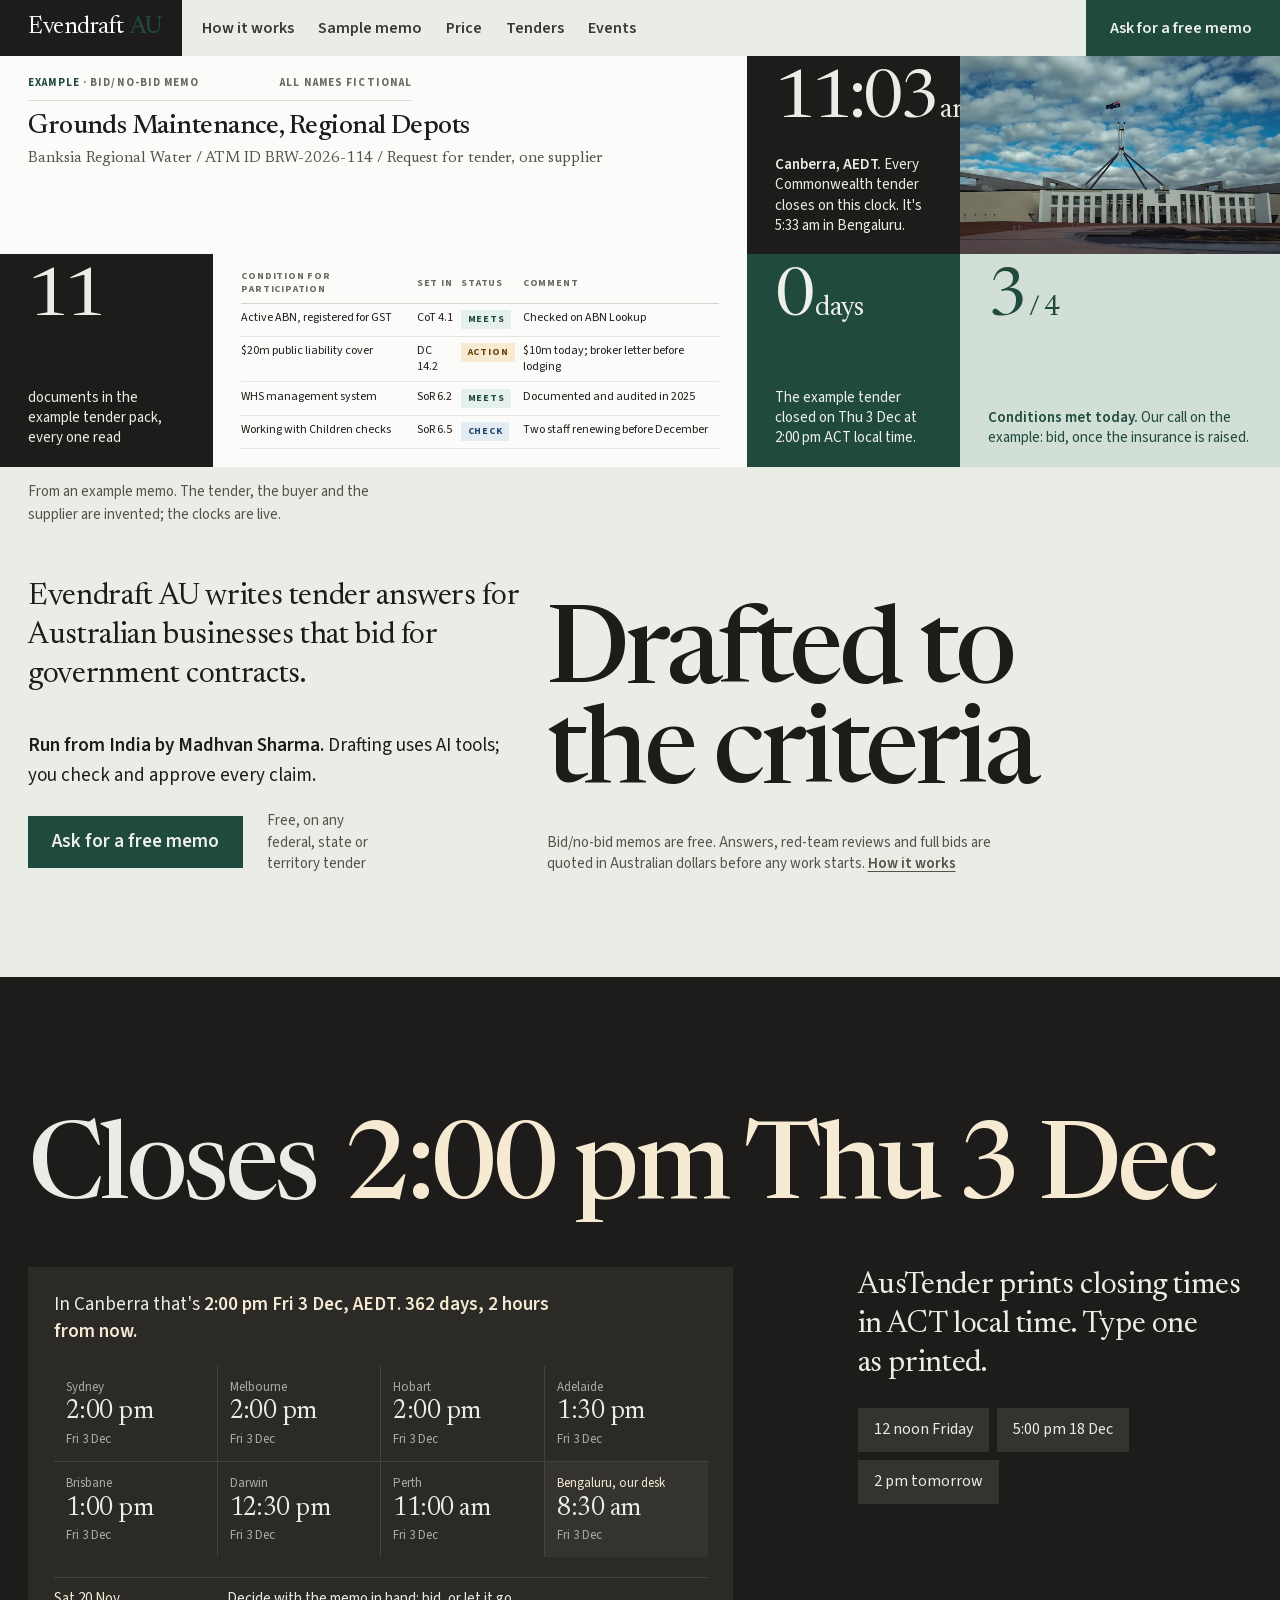
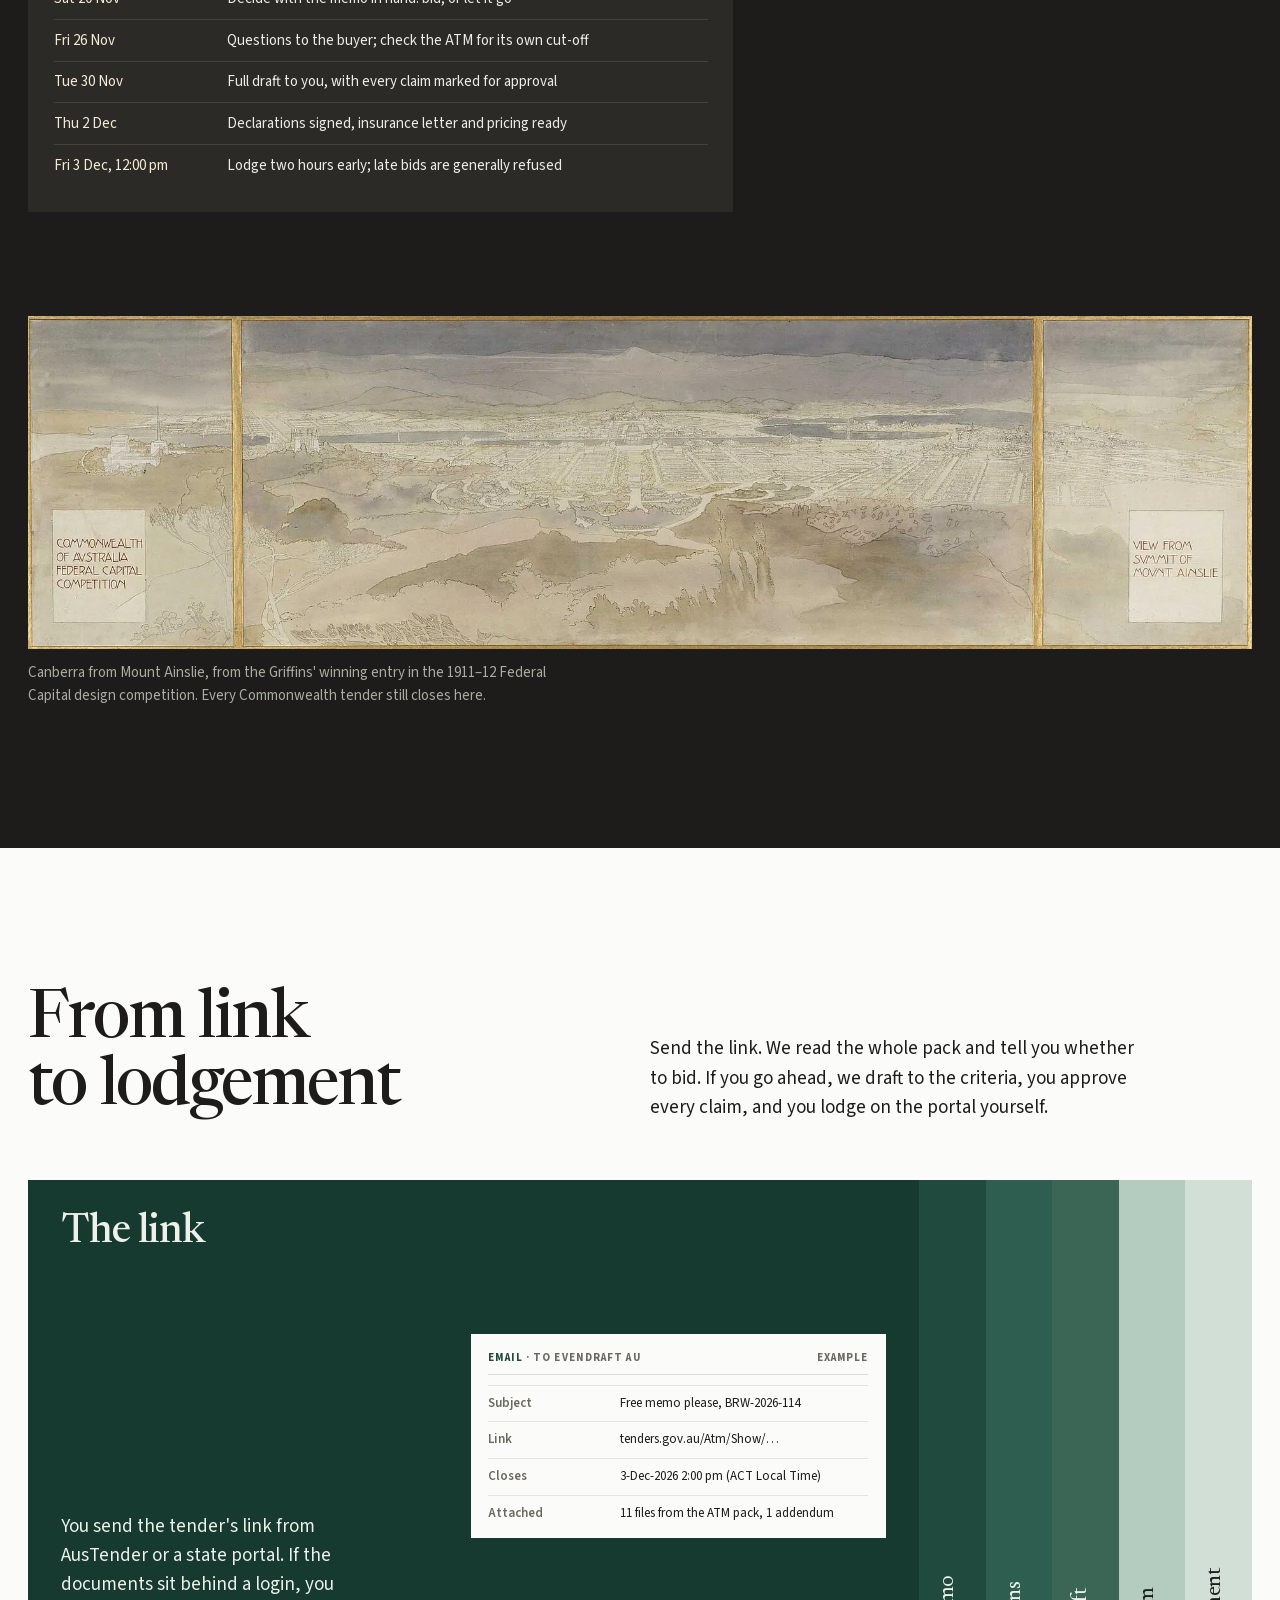
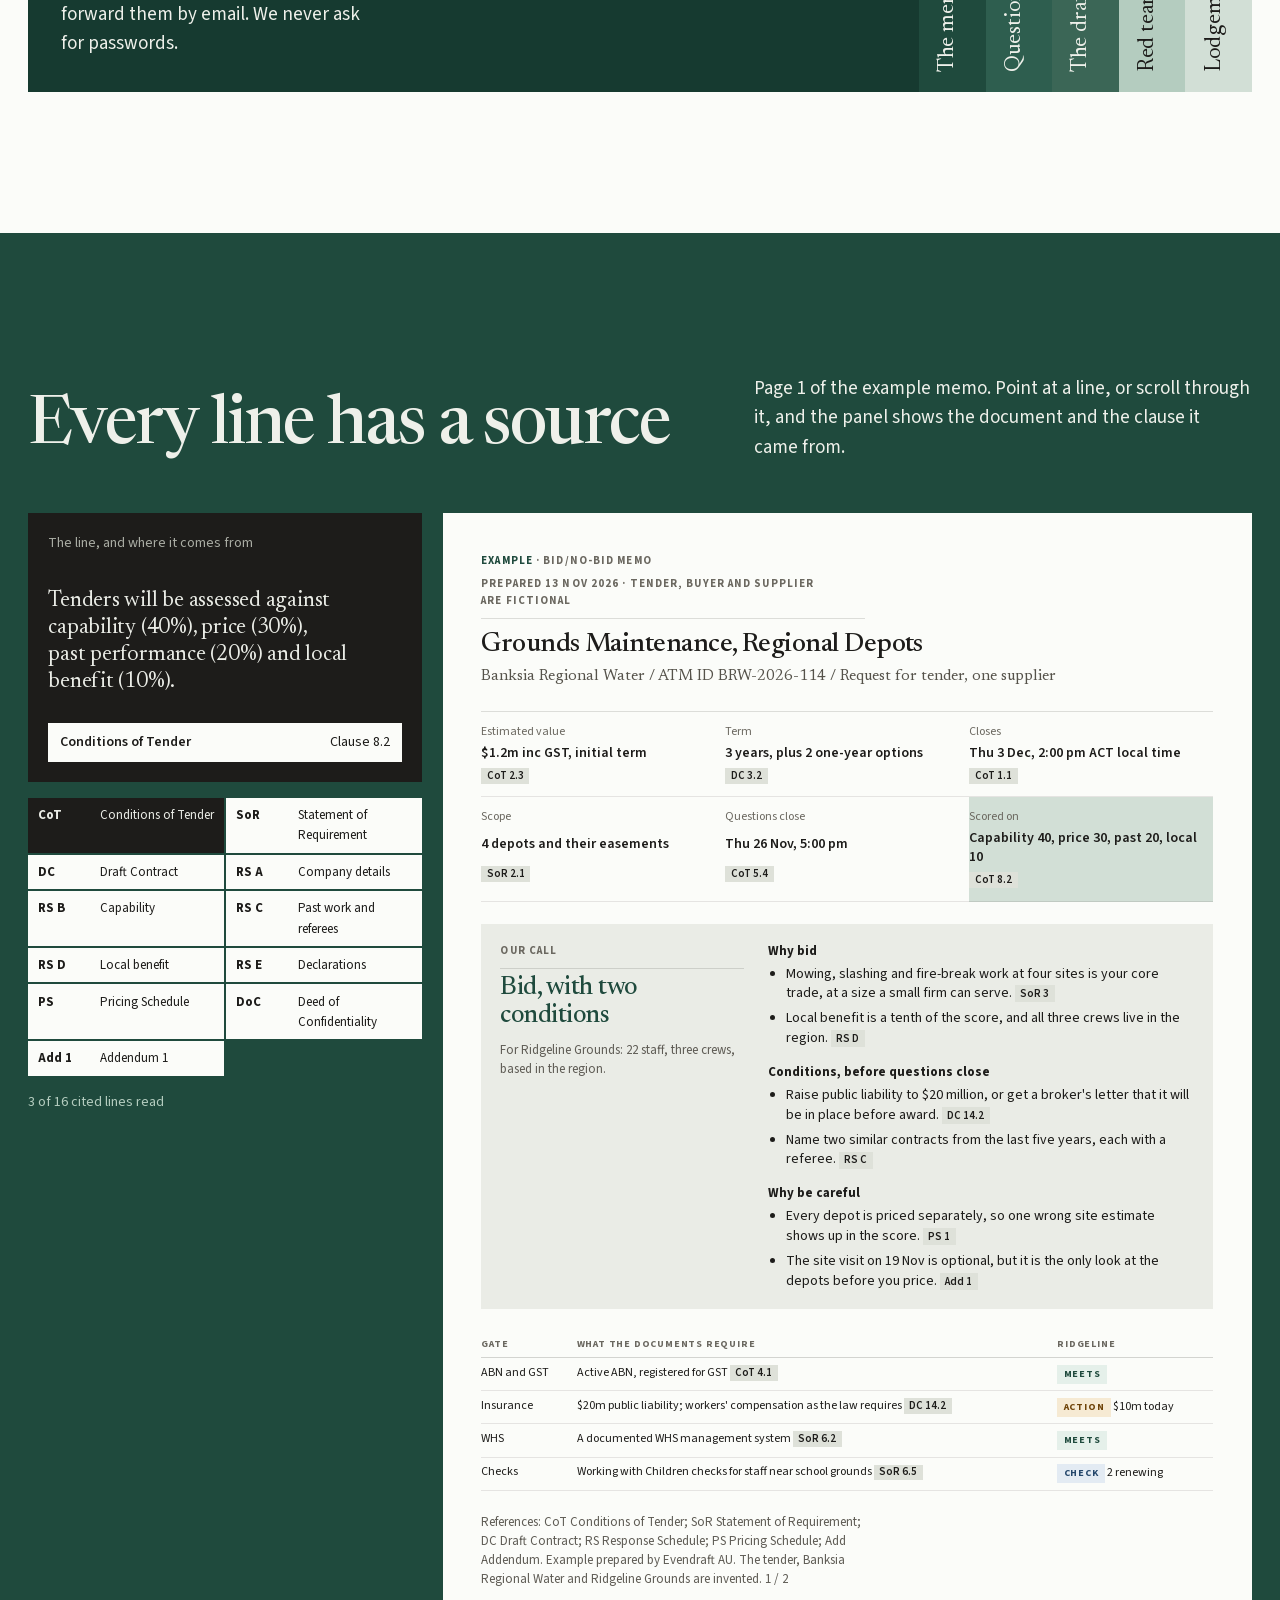
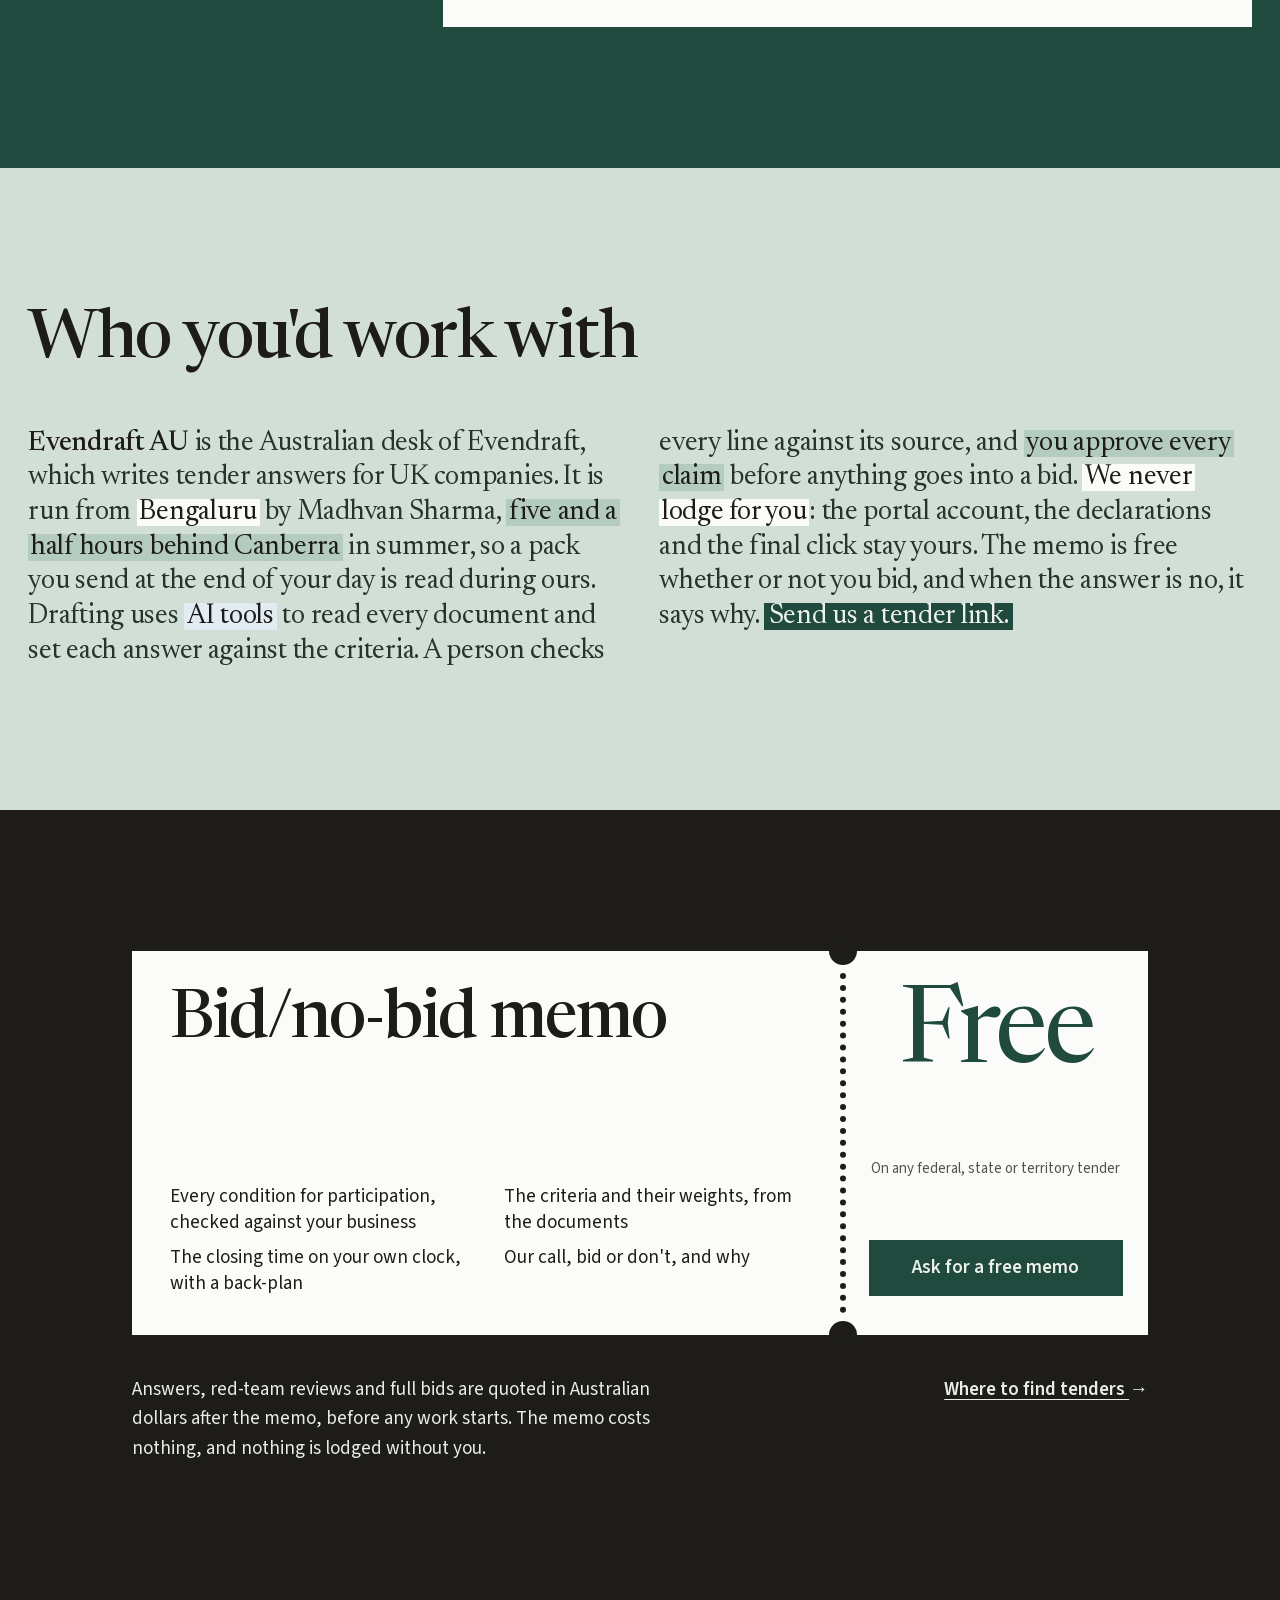
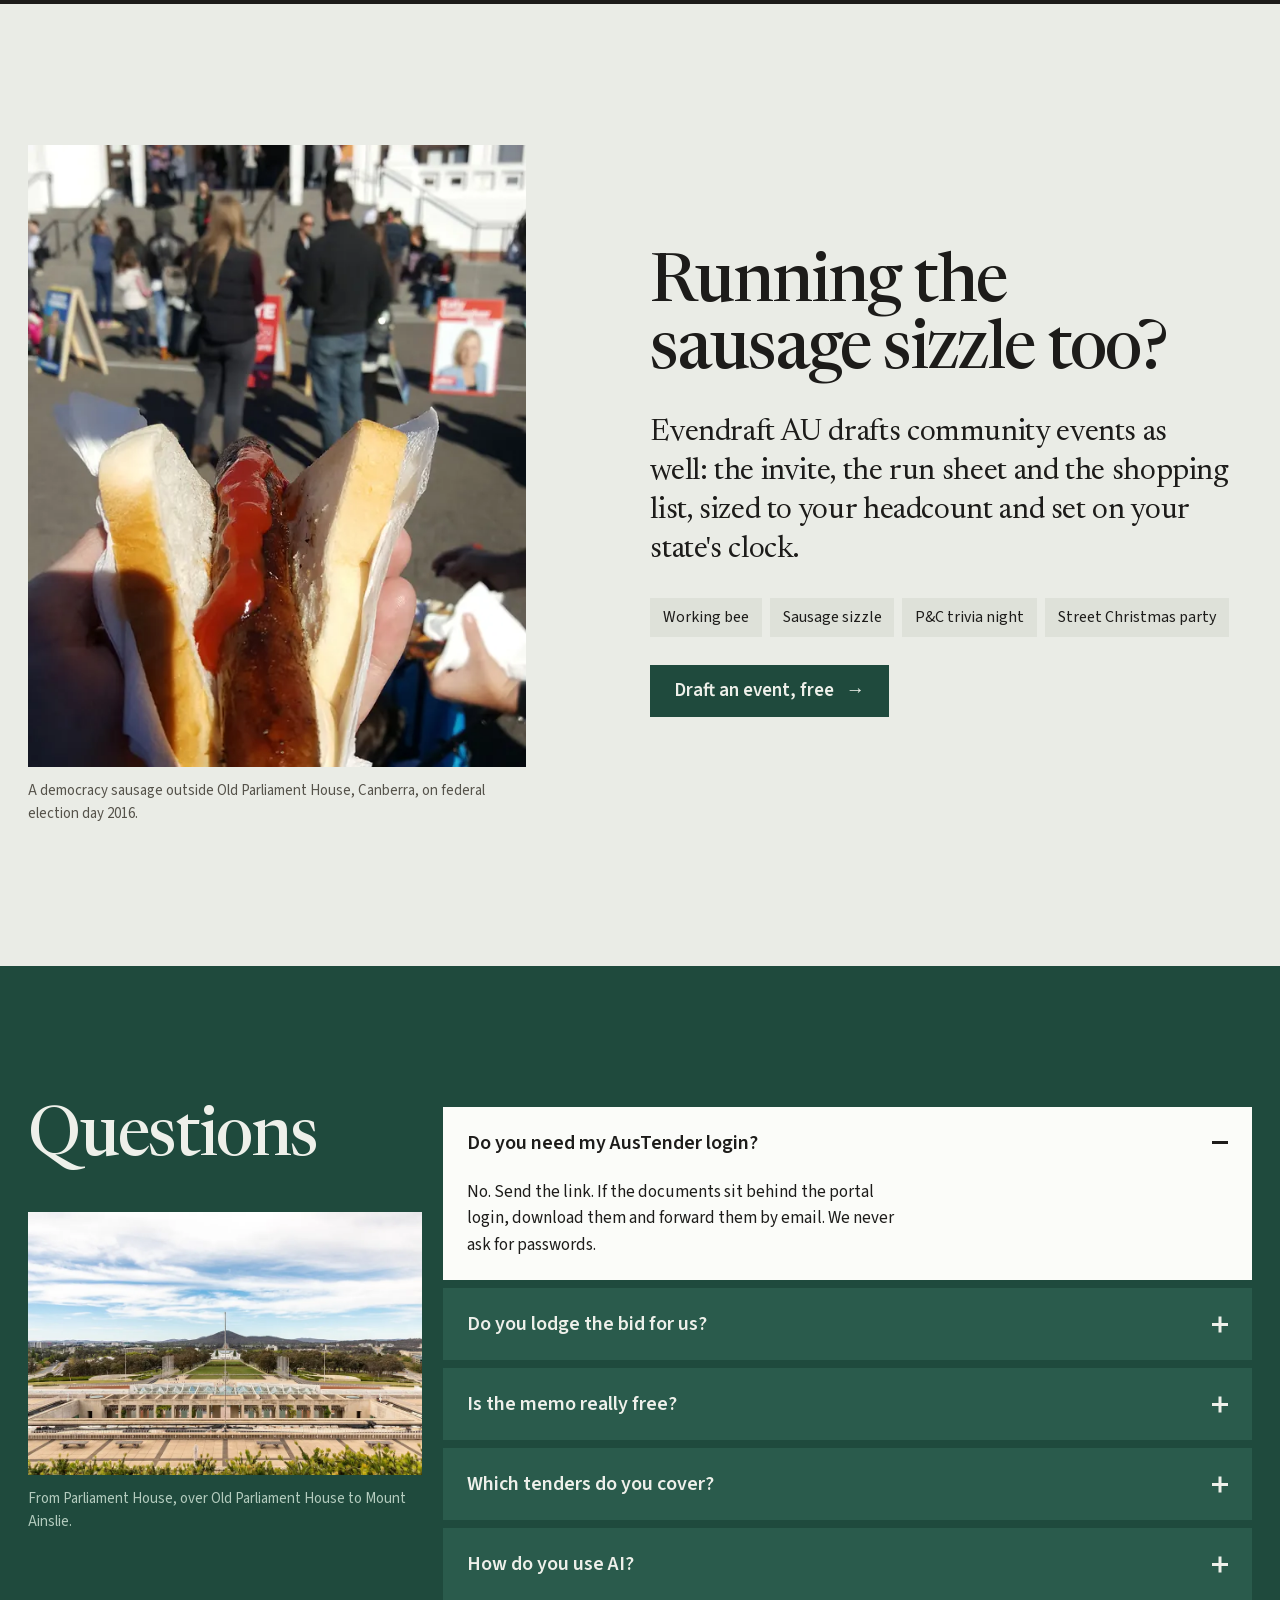
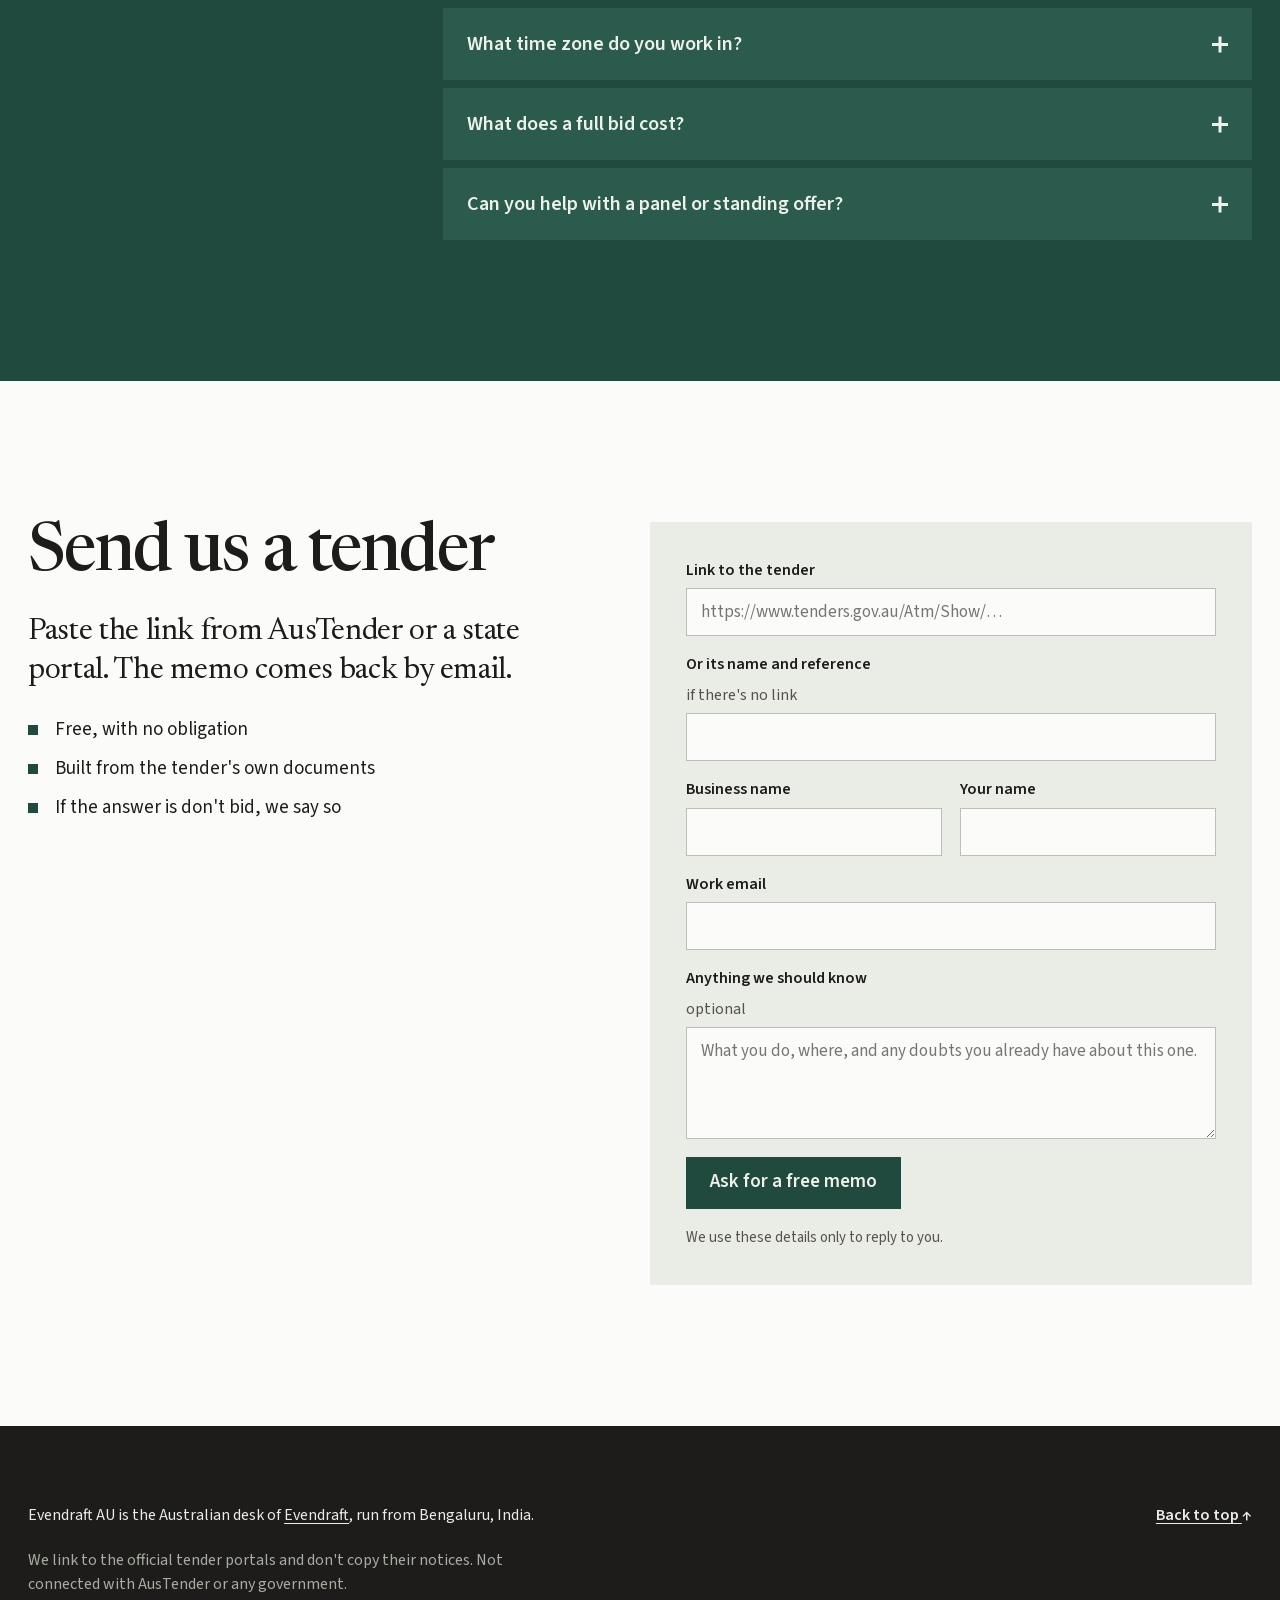
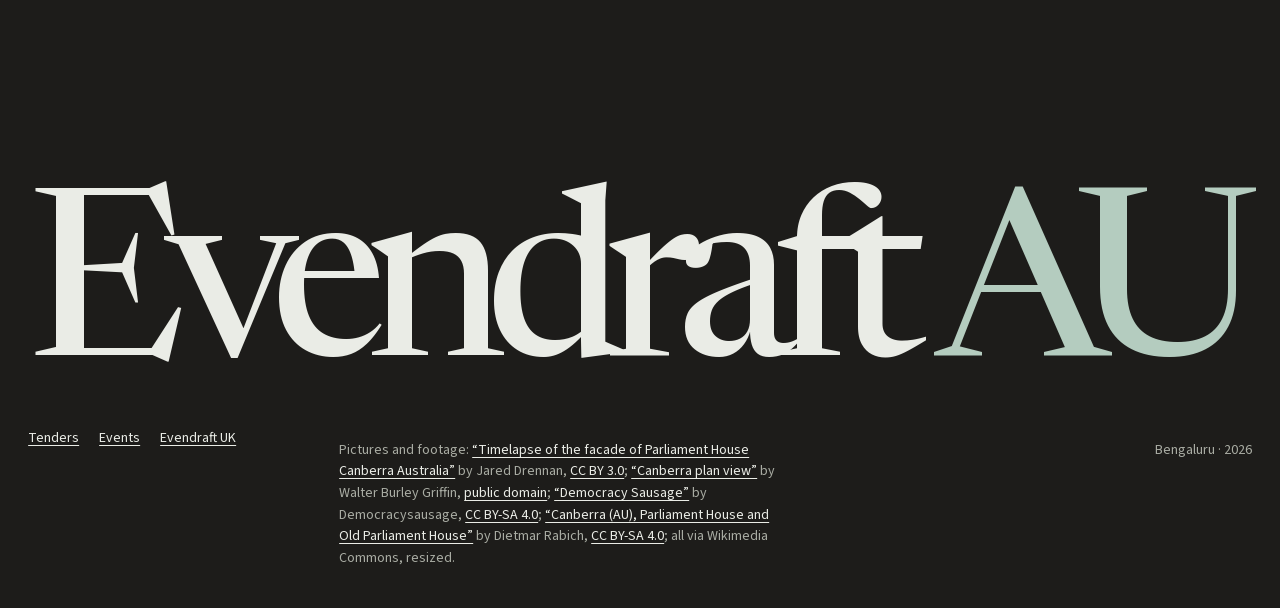
==== commit 4046dfd0: "Redesign: Evendraft design system, colour chapters, live Canberra clocks Home, tenders and events re" ====
--- a/site/index.html
+++ b/site/index.html
@@ -5,11 +5,11 @@
 <meta name="viewport" content="width=device-width, initial-scale=1, viewport-fit=cover">
 <title>Evendraft AU · Tender answers drafted to the criteria</title>
 <meta name="description" content="Evendraft AU writes tender answers for Australian businesses that bid for government contracts. Free bid/no-bid memo on any federal, state or territory tender.">
-<link rel="icon" href="/favicon.svg" type="image/svg+xml">
-<link rel="preload" href="/assets/fonts/newsreader-latin.woff2" as="font" type="font/woff2" crossorigin>
-<link rel="preload" href="/assets/fonts/source-sans-3-latin.woff2" as="font" type="font/woff2" crossorigin>
-<link rel="stylesheet" href="/assets/site.css">
-<script src="/assets/boot.js"></script>
+<link rel="icon" href="favicon.svg" type="image/svg+xml">
+<link rel="preload" href="assets/fonts/newsreader-latin.woff2" as="font" type="font/woff2" crossorigin>
+<link rel="preload" href="assets/fonts/source-sans-3-latin.woff2" as="font" type="font/woff2" crossorigin>
+<link rel="stylesheet" href="assets/site.css?v=20261115c">
+<script src="assets/boot.js?v=20261115c"></script>
 <meta name="theme-color" content="#EAECE6">
 </head>
 <body>
@@ -40,26 +40,26 @@
 <main id="main" class="page">
 
   <section class="hero field f-stone" data-chapter="stone" aria-labelledby="hero-title">
-    <div class="mosaic" data-ui>
-      <div class="tile t-memo" data-rise data-i="0">
-        <p class="ui-kicker"><span><b>Example</b> · bid/no-bid memo</span><span>Prepared 13 Nov 2026 · tender, buyer and supplier are fictional</span></p>
+    <div class="mosaic">
+      <div class="tile t-memo" data-ui data-rise data-i="0">
+        <p class="ui-kicker"><span><b>Example</b> · bid/no-bid memo</span><span>All names fictional</span></p> <!-- taste-skill-ignore: document header inside a data-ui fragment -->
         <p class="ui-title">Grounds Maintenance, Regional Depots</p>
         <p class="ui-sub">Banksia Regional Water / ATM ID BRW-2026-114 / Request for tender, one supplier</p>
       </div>
-      <div class="tile t-clock" data-rise data-i="1">
+      <div class="tile t-clock" data-ui data-rise data-i="1">
         <p class="big-num" data-clock="Australia/Sydney">2:00<small>pm</small></p>
         <p class="tile-note"><b>Canberra, <span data-zone="Australia/Sydney">AEDT</span>.</b> Every Commonwealth tender closes on this clock. It's <span data-clock-inline="Asia/Kolkata">8:30 am</span> in Bengaluru.</p>
       </div>
       <div class="tile t-film" data-rise data-i="2">
-        <video data-film autoplay muted loop playsinline preload="metadata" poster="/assets/img/parliament-house-timelapse-poster-854.webp" width="854" height="480" aria-label="Time-lapse of Parliament House, Canberra, with clouds passing over the flagpole">
-          <source src="/assets/media/parliament-house-timelapse.webm" type="video/webm">
+        <video data-film autoplay muted loop playsinline preload="metadata" poster="assets/img/parliament-house-timelapse-poster-854.webp" width="854" height="480" aria-label="Time-lapse of Parliament House, Canberra, with clouds passing over the flagpole">
+          <source src="assets/media/parliament-house-timelapse.webm" type="video/webm">
         </video>
       </div>
-      <div class="tile t-docs" data-rise data-i="3">
+      <div class="tile t-docs" data-ui data-rise data-i="3">
         <p class="big-num">11</p>
         <p class="tile-note">documents in the example tender pack, every one read</p>
       </div>
-      <div class="tile t-table" data-rise data-i="4">
+      <div class="tile t-table" data-ui data-rise data-i="4">
         <table class="ui-table">
           <thead><tr><th scope="col">Condition for participation</th><th scope="col">Set in</th><th scope="col">Status</th><th scope="col">Comment</th></tr></thead>
           <tbody>
@@ -70,11 +70,11 @@
           </tbody>
         </table>
       </div>
-      <div class="tile t-days" data-rise data-i="5">
+      <div class="tile t-days" data-ui data-rise data-i="5">
         <p class="big-num" data-days-left>18<small>days</small></p>
         <p class="tile-note" data-days-note>until the example tender closes, Thu 3 Dec at 2:00 pm ACT local time</p>
       </div>
-      <div class="tile t-call" data-rise data-i="6">
+      <div class="tile t-call" data-ui data-rise data-i="6">
         <p class="big-num">3<small>/ 4</small></p>
         <p class="tile-note"><b>Conditions met today.</b> Our call on the example: bid, once the insurance is raised.</p>
       </div>
@@ -126,7 +126,7 @@
       </div>
 
       <div class="convert__aside" data-rise data-i="2">
-        <p class="lead" id="clock-help">AusTender prints every Commonwealth closing time in ACT local time. Type one the way it's printed and see it on your own clock.</p>
+        <p class="lead" id="clock-help">AusTender prints closing times in ACT local time. Type one as printed.</p>
         <div class="tries" role="group" aria-label="Try another closing time">
           <button class="try" type="button" data-try="12 noon Friday">12 noon Friday</button>
           <button class="try" type="button" data-try="5:00 pm 18 Dec">5:00 pm 18 Dec</button>
@@ -135,7 +135,7 @@
       </div>
 
       <figure class="pano" data-rise>
-        <img src="/assets/img/griffin-canberra-1912-1920.webp" srcset="/assets/img/griffin-canberra-1912-1200.webp 1200w, /assets/img/griffin-canberra-1912-1920.webp 1920w" sizes="100vw" width="1920" height="523" alt="A pale watercolour panorama of the planned city of Canberra, seen from the summit of Mount Ainslie" loading="lazy" decoding="async">
+        <img src="assets/img/griffin-canberra-1912-1920.webp" srcset="assets/img/griffin-canberra-1912-1200.webp 1200w, assets/img/griffin-canberra-1912-1920.webp 1920w" sizes="100vw" width="1920" height="523" alt="A pale watercolour panorama of the planned city of Canberra, seen from the summit of Mount Ainslie" loading="lazy" decoding="async">
         <figcaption>Canberra from Mount Ainslie, from the Griffins' winning entry in the 1911–12 Federal Capital design competition. Every Commonwealth tender still closes here.</figcaption>
       </figure>
     </div>
@@ -152,7 +152,7 @@
         <div class="stage__body" id="st-1">
           <div class="stage__text"><h3>The link</h3><p>You send the tender's link from AusTender or a state portal. If the documents sit behind a login, you forward them by email. We never ask for passwords.</p></div>
           <dl class="stage__frag" data-ui>
-            <p class="ui-kicker"><span><b>Email</b> · to Evendraft AU</span><span>Example</span></p>
+            <p class="ui-kicker"><span><b>Email</b> · to Evendraft AU</span><span>Example</span></p> <!-- taste-skill-ignore: document header inside a data-ui fragment -->
             <div class="frag-row"><dt>Subject</dt><dd>Free memo please, BRW-2026-114</dd></div>
             <div class="frag-row"><dt>Link</dt><dd>tenders.gov.au/Atm/Show/…</dd></div>
             <div class="frag-row"><dt>Closes</dt><dd>3-Dec-2026 2:00 pm (ACT Local Time)</dd></div>
@@ -165,7 +165,7 @@
         <div class="stage__body" id="st-2">
           <div class="stage__text"><h3>The memo</h3><p>Every condition for participation checked against your business, the criteria and their weights, the closing time on your clock, and our call.</p></div>
           <dl class="stage__frag" data-ui>
-            <p class="ui-kicker"><span><b>Our call</b></span><span>Page 1 of 2</span></p>
+            <p class="ui-kicker"><span><b>Our call</b></span><span>Page 1 of 2</span></p> <!-- taste-skill-ignore: document header inside a data-ui fragment -->
             <p class="frag-big">Bid, with two conditions</p>
             <div class="frag-row"><dt>Conditions</dt><dd>3 of 4 met today</dd></div>
             <div class="frag-row"><dt>Scored on</dt><dd>Capability 40%, price 30%, past work 20%, local benefit 10%</dd></div>
@@ -178,7 +178,7 @@
         <div class="stage__body" id="st-3">
           <div class="stage__text"><h3>Questions</h3><p>We list what to ask the buyer before questions close, worded so the published answer helps you more than anyone else.</p></div>
           <dl class="stage__frag" data-ui>
-            <p class="ui-kicker"><span><b>Questions</b> · draft</span><span>Close Thu 26 Nov, 5:00 pm</span></p>
+            <p class="ui-kicker"><span><b>Questions</b> · draft</span><span>Close Thu 26 Nov, 5:00 pm</span></p> <!-- taste-skill-ignore: document header inside a data-ui fragment -->
             <div class="frag-row"><dt>Q1 · DC 14.2</dt><dd>Will a broker's letter of intent for $20m public liability be accepted at lodgement, with cover in place before award?</dd></div>
             <div class="frag-row"><dt>Q2 · RS C</dt><dd>May one of the two similar contracts be a subcontract to a head contractor?</dd></div>
           </dl>
@@ -189,7 +189,7 @@
         <div class="stage__body" id="st-4">
           <div class="stage__text"><h3>The draft</h3><p>Each answer follows its criterion's own order, with your evidence placed where an evaluator looks for it. Every claim is marked for you to approve.</p></div>
           <dl class="stage__frag" data-ui>
-            <p class="ui-kicker"><span><b>Criterion 1</b> · capability, 40%</span><span>Draft 2</span></p>
+            <p class="ui-kicker"><span><b>Criterion 1</b> · capability, 40%</span><span>Draft 2</span></p> <!-- taste-skill-ignore: document header inside a data-ui fragment -->
             <p class="frag-big">Three crews cover the four depots on a fixed fortnightly round, with a fire-break crew on call from October to March.</p>
             <div class="frag-row"><dt>Mapped to</dt><dd>SoR 3.1 to 3.4, SoR 4.2</dd></div>
             <div class="frag-row"><dt>To approve</dt><dd>6 claims, 2 with figures</dd></div>
@@ -201,7 +201,7 @@
         <div class="stage__body" id="st-5">
           <div class="stage__text"><h3>Red team</h3><p>We score the full draft the way the panel will, against the published weights, and mark what to fix first.</p></div>
           <dl class="stage__frag" data-ui>
-            <p class="ui-kicker"><span><b>Self-score</b> · red team</span><span>Out of 10</span></p>
+            <p class="ui-kicker"><span><b>Self-score</b> · red team</span><span>Out of 10</span></p> <!-- taste-skill-ignore: document header inside a data-ui fragment -->
             <div class="frag-row"><dt>Capability 40%</dt><dd>8 · strong</dd></div>
             <div class="frag-row"><dt>Past work 20%</dt><dd>6 · fix first: add the 2023 council contract</dd></div>
             <div class="frag-row"><dt>Local benefit 10%</dt><dd>8 · strong</dd></div>
@@ -214,7 +214,7 @@
         <div class="stage__body" id="st-6">
           <div class="stage__text"><h3>Lodgement</h3><p>You lodge on the portal from your own account, two hours early, and keep the receipt as proof of lodgement.</p></div>
           <dl class="stage__frag" data-ui>
-            <p class="ui-kicker"><span><b>Lodgement receipt</b></span><span>Example</span></p>
+            <p class="ui-kicker"><span><b>Lodgement receipt</b></span><span>Example</span></p> <!-- taste-skill-ignore: document header inside a data-ui fragment -->
             <div class="frag-row"><dt>ATM ID</dt><dd>BRW-2026-114</dd></div>
             <div class="frag-row"><dt>Received</dt><dd>3-Dec-2026 11:41 am (ACT Local Time)</dd></div>
             <div class="frag-row"><dt>Files</dt><dd>9 lodged, 0 rejected</dd></div>
@@ -253,13 +253,15 @@
         <p class="reader__count" data-reader-count>0 of 16 cited lines read</p>
       </aside>
 
-      <article class="sheet" data-ui aria-label="Example memo, page 1">
-        <p class="ui-kicker"><span><b>Example</b> · bid/no-bid memo</span><span>Prepared 13 Nov 2026 · tender, buyer and supplier are fictional</span></p>
+      <article class="sheet" aria-label="Example memo, page 1">
+        <div data-ui>
+        <p class="ui-kicker"><span><b>Example</b> · bid/no-bid memo</span><span>Prepared 13 Nov 2026 · tender, buyer and supplier are fictional</span></p> <!-- taste-skill-ignore: document header inside a data-ui fragment -->
         <div>
           <p class="ui-title">Grounds Maintenance, Regional Depots</p>
           <p class="ui-sub">Banksia Regional Water / ATM ID BRW-2026-114 / Request for tender, one supplier</p>
         </div>
-        <div class="facts">
+        </div>
+        <div class="facts" data-ui>
           <div class="fact line" tabindex="0" data-src="CoT" data-ref="Clause 2.3" data-quote="The estimated value of the Contract is $1.2 million including GST over the initial term."><span>Estimated value</span><b>$1.2m inc GST, initial term</b><span><span class="src">CoT 2.3</span></span></div>
           <div class="fact line" tabindex="0" data-src="DC" data-ref="Clause 3.2" data-quote="The initial term is three years, with two options to extend by one year each."><span>Term</span><b>3 years, plus 2 one-year options</b><span><span class="src">DC 3.2</span></span></div>
           <div class="fact line" tabindex="0" data-src="CoT" data-ref="Clause 1.1" data-quote="Closing time: 2:00 pm (ACT local time) on Thursday 3 December 2026."><span>Closes</span><b>Thu 3 Dec, 2:00 pm ACT local time</b><span><span class="src">CoT 1.1</span></span></div>
@@ -268,10 +270,10 @@
           <div class="fact line" tabindex="0" data-src="CoT" data-ref="Clause 8.2" data-quote="Tenders will be assessed against capability (40%), price (30%), past performance (20%) and local benefit (10%)."><span>Scored on</span><b>Capability 40, price 30, past 20, local 10</b><span><span class="src">CoT 8.2</span></span></div>
         </div>
 
-        <div class="call">
+        <div class="call" data-ui>
           <div>
-            <p class="ui-kicker"><span>Our call</span></p>
-            <h3>Bid, with two conditions</h3>
+            <p class="ui-kicker"><span>Our call</span></p> <!-- taste-skill-ignore: document header inside a data-ui fragment -->
+            <p class="call__title">Bid, with two conditions</p>
             <p class="sheet__foot">For Ridgeline Grounds: 22 staff, three crews, based in the region.</p>
           </div>
           <div class="call__lists">
@@ -299,7 +301,7 @@
           </div>
         </div>
 
-        <table class="ui-table">
+        <table class="ui-table" data-ui>
           <thead><tr><th scope="col">Gate</th><th scope="col">What the documents require</th><th scope="col">Ridgeline</th></tr></thead>
           <tbody>
             <tr class="line" tabindex="0" data-src="CoT" data-ref="Clause 4.1" data-quote="Tenderers must hold an active ABN and be registered for GST at the closing time."><td>ABN and GST</td><td>Active ABN, registered for GST <span class="src">CoT 4.1</span></td><td><span class="tag tag-ok">Meets</span></td></tr>
@@ -314,7 +316,7 @@
     </div>
   </section>
 
-  <section class="about field f-amber chapter" data-chapter="amber" aria-labelledby="about-title">
+  <section class="about field f-mint chapter" data-chapter="mint" aria-labelledby="about-title">
     <div class="g">
       <h2 id="about-title" class="head" data-rise>Who you'd work with</h2>
       <div class="about__text" data-rise data-i="1">
@@ -352,7 +354,7 @@
   <section class="events field f-stone chapter" data-chapter="stone" aria-labelledby="events-title">
     <div class="g">
       <figure data-rise>
-        <img src="/assets/img/democracy-sausage-old-parliament-house-900.webp" srcset="/assets/img/democracy-sausage-old-parliament-house-600.webp 600w, /assets/img/democracy-sausage-old-parliament-house-900.webp 900w" sizes="(max-width: 760px) 100vw, 40vw" width="900" height="1125" alt="A sausage in white bread with tomato sauce, held up outside Old Parliament House in Canberra" loading="lazy" decoding="async">
+        <img src="assets/img/democracy-sausage-old-parliament-house-900.webp" srcset="assets/img/democracy-sausage-old-parliament-house-600.webp 600w, assets/img/democracy-sausage-old-parliament-house-900.webp 900w" sizes="(max-width: 760px) 100vw, 40vw" width="900" height="1125" alt="A sausage in white bread with tomato sauce, held up outside Old Parliament House in Canberra" loading="lazy" decoding="async">
         <figcaption>A democracy sausage outside Old Parliament House, Canberra, on federal election day 2016.</figcaption>
       </figure>
       <div class="events__text">
@@ -374,7 +376,7 @@
       <div class="faq__side">
         <h2 id="faq-title" class="head" data-rise>Questions</h2>
         <figure class="faq__pic" data-rise data-i="1">
-          <img src="/assets/img/canberra-from-parliament-house-900.webp" srcset="/assets/img/canberra-from-parliament-house-900.webp 900w, /assets/img/canberra-from-parliament-house-1600.webp 1600w" sizes="(max-width: 760px) 100vw, 30vw" width="900" height="600" alt="The view from Parliament House over Old Parliament House and Anzac Parade to Mount Ainslie" loading="lazy" decoding="async">
+          <img src="assets/img/canberra-from-parliament-house-900.webp" srcset="assets/img/canberra-from-parliament-house-900.webp 900w, assets/img/canberra-from-parliament-house-1600.webp 1600w" sizes="(max-width: 760px) 100vw, 30vw" width="900" height="600" alt="The view from Parliament House over Old Parliament House and Anzac Parade to Mount Ainslie" loading="lazy" decoding="async">
           <figcaption>From Parliament House, over Old Parliament House to Mount Ainslie.</figcaption>
         </figure>
       </div>
@@ -476,7 +478,7 @@
   </div>
 </footer>
 
-<script src="/assets/site.js" defer></script>
-<script src="/assets/memo.js" defer></script>
+<script src="assets/site.js?v=20261115c" defer></script>
+<script src="assets/memo.js?v=20261115c" defer></script>
 </body>
 </html>
--- a/site/assets/site.css
+++ b/site/assets/site.css
@@ -0,0 +1,558 @@
+/* Evendraft AU: site.css. The Evendraft "annotated draft" system (Newsreader + Source Sans 3; stone, paper, ink,
+   one deep green), set as colour chapters: every section is one flat field, floor to ceiling, and the fixed header
+   takes the ink of the chapter beneath it. Product fragments (memos, tables, the clock) are real interface pieces
+   marked data-ui. Motion: rise-in entrances that end at rest, the header's chapter colour, one moving picture. */
+
+@font-face {
+  font-family: "Newsreader"; font-style: normal; font-weight: 300 700; font-display: swap;
+  src: url("fonts/newsreader-latin.woff2") format("woff2");
+}
+@font-face {
+  font-family: "Source Sans 3"; font-style: normal; font-weight: 400 700; font-display: swap;
+  src: url("fonts/source-sans-3-latin.woff2") format("woff2");
+}
+
+:root {
+  --stone: #EAECE6;
+  --surface: #DEE1D9;
+  --paper: #FBFCF9;
+  --ink: #1D1C1A;
+  --muted: #55524A;
+  --green: #1F4A3D;
+  --green-strong: #163A30;
+  --green-ink: #EEF0EA;
+  --green-soft: #B4CCBF;
+  --green-tint: #D2DFD6;
+  --dark: #1D1C1A;
+  --dark-ink: #EAECE6;
+  --dark-soft: #A9ACA3;
+  --amber: #F6EAD3;
+  --amber-ink: #6E4308;
+  --ok-bg: #E5F0EA; --ok-ink: #1F4A3D;
+  --act-bg: #F6EAD3; --act-ink: #6E4308;
+  --chk-bg: #E3EBF3; --chk-ink: #23466A;
+
+  --font-display: "Newsreader", Georgia, "Times New Roman", serif;
+  --font-text: "Source Sans 3", "Segoe UI", Helvetica, Arial, sans-serif;
+
+  --step-small: clamp(0.875rem, 0.85rem + 0.1vw, 0.9375rem);
+  --step-body: clamp(1.0625rem, 1rem + 0.25vw, 1.1875rem);
+  --step-lead: clamp(1.375rem, 1.06rem + 1.05vw, 2rem);
+  --step-head: clamp(2.5rem, 1.3rem + 3.6vw, 4.75rem);
+  --step-display: clamp(3.25rem, 0.6rem + 7.6vw, 7.5rem);
+
+  --margin: clamp(1rem, 2.2vw, 2rem);
+  --gutter: clamp(0.75rem, 1.6vw, 1.5rem);
+  --header: 3.5rem;
+  --chapter: clamp(7rem, 11vw, 10rem);
+
+  --ease-expo: cubic-bezier(0.16, 1, 0.3, 1);
+  --ease-out: cubic-bezier(0.22, 1, 0.36, 1);
+  --ease-drawer: cubic-bezier(0.32, 0.72, 0, 1);
+  color-scheme: light;
+}
+
+/* ---------- reset ---------- */
+*, *::before, *::after { box-sizing: border-box; }
+html { -webkit-text-size-adjust: 100%; text-size-adjust: 100%; background: var(--stone); scroll-padding-top: calc(var(--header) + 1rem); }
+@media (prefers-reduced-motion: no-preference) { html { scroll-behavior: smooth; } }
+body {
+  margin: 0; background: var(--stone); color: var(--ink);
+  font-family: var(--font-text); font-size: var(--step-body); line-height: 1.55;
+  font-kerning: normal; -webkit-font-smoothing: antialiased; text-rendering: optimizeLegibility;
+}
+h1, h2, h3, h4, p, figure, blockquote, ul, ol, dl, dd { margin: 0; }
+ul[class], ol[class] { padding: 0; list-style: none; }
+img, svg, video { display: block; max-width: 100%; }
+img, video { height: auto; }
+button, input, select, textarea { font: inherit; color: inherit; }
+button { background: none; border: 0; padding: 0; cursor: pointer; }
+a { color: inherit; text-underline-offset: 0.18em; text-decoration-thickness: 1px; -webkit-tap-highlight-color: transparent; }
+[hidden] { display: none !important; }
+::selection { background: var(--green); color: var(--green-ink); }
+:focus-visible { outline: 2px solid currentColor; outline-offset: 3px; }
+.sr-only, .hp { position: absolute; width: 1px; height: 1px; overflow: hidden; clip-path: inset(50%); white-space: nowrap; }
+.skip { position: absolute; left: var(--margin); top: -4rem; z-index: 80; background: var(--paper); color: var(--ink); padding: 0.7rem 1rem; font-weight: 600; }
+.skip:focus { top: 0.5rem; }
+
+/* ---------- type ---------- */
+h1, h2, h3 { font-family: var(--font-display); font-weight: 480; text-wrap: balance; font-optical-sizing: auto; letter-spacing: -0.03em; }
+.display { font-size: var(--step-display); line-height: 0.94; letter-spacing: -0.04em; }
+.head { font-size: var(--step-head); line-height: 1; }
+.lead { font-family: var(--font-display); font-size: var(--step-lead); line-height: 1.28; letter-spacing: -0.012em; font-weight: 400; }
+.small { font-size: var(--step-small); line-height: 1.45; }
+p { max-width: 64ch; text-wrap: pretty; }
+p + p { margin-top: 0.85em; }
+.nums { font-variant-numeric: tabular-nums lining-nums; }
+.nowrap { white-space: nowrap; }
+
+/* ---------- fields: one flat colour per chapter ---------- */
+.field { --ink-c: var(--ink); --soft-c: var(--muted); --btn-bg: var(--green); --btn-ink: var(--green-ink); --tile: var(--surface); background: var(--fbg); color: var(--ink-c); }
+.f-stone { --fbg: var(--stone); --tile: var(--surface); }
+.f-paper { --fbg: var(--paper); --tile: var(--stone); }
+.f-mint { --fbg: var(--green-tint); --soft-c: #2c3f37; --tile: #C3D5CA; }
+.f-green { --fbg: var(--green); --ink-c: var(--green-ink); --soft-c: var(--green-soft); --btn-bg: var(--paper); --btn-ink: var(--green); --tile: #2A5B4C; }
+.f-dark { --fbg: var(--dark); --ink-c: var(--dark-ink); --soft-c: var(--dark-soft); --btn-bg: var(--paper); --btn-ink: var(--ink); --tile: #2B2A27; }
+.chapter { padding-block: var(--chapter); position: relative; }
+.soft { color: var(--soft-c); }
+
+/* ---------- grid ---------- */
+.g { display: grid; grid-template-columns: repeat(12, minmax(0, 1fr)); column-gap: var(--gutter); padding-inline: max(var(--margin), env(safe-area-inset-left, 0px)) max(var(--margin), env(safe-area-inset-right, 0px)); }
+.g > * { min-width: 0; }
+
+/* ---------- controls ---------- */
+.button {
+  display: inline-flex; align-items: center; justify-content: center; gap: 0.6em;
+  min-height: 3.25rem; padding: 0 1.5rem;
+  background: var(--btn-bg); color: var(--btn-ink);
+  font-family: var(--font-text); font-weight: 600; font-size: var(--step-body); text-decoration: none; line-height: 1.1;
+  transition: transform 140ms var(--ease-out), background-color 200ms, color 200ms;
+}
+.button:hover { background: var(--green-strong); color: var(--green-ink); }
+.f-green .button:hover, .f-dark .button:hover { background: var(--amber); color: var(--ink); }
+.button:active { transform: scale(0.97); }
+.button[disabled] { opacity: 0.6; cursor: progress; }
+.link { font-weight: 600; text-decoration: underline; text-decoration-thickness: 1px; text-underline-offset: 0.2em; transition: color 200ms, text-decoration-color 200ms; }
+.link:hover { text-decoration-thickness: 2px; }
+.arrow { display: inline-block; transition: transform 200ms var(--ease-out); }
+a:hover .arrow, button:hover .arrow { transform: translateX(3px); }
+
+/* ---------- header: takes the ink of the chapter beneath ---------- */
+.top {
+  position: fixed; inset: 0 0 auto; z-index: 50; height: var(--header);
+  display: flex; align-items: stretch;
+  background: var(--fbg, var(--stone)); color: var(--ink-c, var(--ink));
+  transition: background-color 300ms var(--ease-out), color 300ms var(--ease-out);
+}
+.top__wm { display: flex; align-items: center; padding: 0 1.25rem 0 max(var(--margin), env(safe-area-inset-left, 0px)); background: var(--ink); color: var(--paper); font-family: var(--font-display); font-size: 1.5rem; letter-spacing: -0.02em; text-decoration: none; white-space: nowrap; transition: background-color 300ms, color 300ms; }
+.top[data-tone="dark"] .top__wm, .top[data-tone="green"] .top__wm { background: var(--paper); color: var(--ink); }
+.top__wm b { font-weight: 500; color: var(--green); margin-left: 0.25em; }
+.top[data-tone="green"] .top__wm b, .top[data-tone="dark"] .top__wm b { color: var(--green); }
+.top__nav { display: flex; align-items: center; gap: 1.5rem; padding: 0 1.25rem; flex: 1; }
+.top__nav a { font-size: 1rem; font-weight: 600; text-decoration: none; opacity: 0.86; transition: opacity 200ms; }
+.top__nav a:hover, .top__nav a[aria-current="page"] { opacity: 1; text-decoration: underline; text-underline-offset: 0.3em; }
+.top__cta { display: flex; align-items: center; padding: 0 max(var(--margin), env(safe-area-inset-right, 0px)) 0 1.5rem; background: var(--btn-bg, var(--green)); color: var(--btn-ink, var(--green-ink)); font-weight: 600; font-size: 1rem; text-decoration: none; white-space: nowrap; transition: background-color 300ms, color 300ms; }
+.top__cta:hover { background: var(--green-strong); color: var(--green-ink); }
+.top__menu { display: none; }
+.page { padding-top: var(--header); }
+
+/* ---------- hero: the example memo as a mosaic ---------- */
+.hero { padding-bottom: clamp(4rem, 8vw, 7rem); }
+.mosaic { display: grid; grid-template-columns: repeat(12, minmax(0, 1fr)); grid-template-rows: auto auto; }
+.tile { position: relative; overflow: hidden; padding: clamp(0.9rem, 1.4vw, 1.4rem) var(--margin); min-width: 0; }
+.t-memo { grid-column: 1 / 8; background: var(--paper); }
+.t-clock { grid-column: 8 / 10; background: var(--dark); color: var(--dark-ink); display: flex; flex-direction: column; justify-content: space-between; gap: 0.75rem; }
+.t-film { grid-column: 10 / 13; background: var(--dark); padding: 0; }
+.t-film video, .t-film img { width: 100%; height: 100%; object-fit: cover; }
+.t-docs { grid-column: 1 / 3; background: var(--dark); color: var(--dark-ink); display: flex; flex-direction: column; justify-content: space-between; gap: 0.75rem; }
+.t-table { grid-column: 3 / 8; background: var(--paper); padding-top: 0.6rem; }
+.t-days { grid-column: 8 / 10; background: var(--green); color: var(--green-ink); display: flex; flex-direction: column; justify-content: space-between; gap: 0.75rem; }
+.t-call { grid-column: 10 / 13; background: var(--green-tint); color: var(--green); display: flex; flex-direction: column; justify-content: space-between; gap: 0.6rem; }
+.big-num { font-family: var(--font-display); font-weight: 400; font-size: clamp(3rem, 5.2vw, 5.25rem); line-height: 0.85; letter-spacing: -0.045em; font-variant-numeric: tabular-nums lining-nums; }
+.big-num small { font-size: 0.42em; letter-spacing: -0.01em; margin-left: 0.12em; }
+.tile-note { font-size: 0.9375rem; line-height: 1.35; }
+.tile-note b { font-weight: 600; }
+.mosaic-cap { grid-column: 1 / -1; padding: 0.85rem max(var(--margin), env(safe-area-inset-left, 0px)); font-size: var(--step-small); color: var(--muted); }
+.hero__text { margin-top: clamp(1.75rem, 3vw, 2.75rem); row-gap: 2rem; align-items: end; }
+.hero__intro { grid-column: 1 / 6; display: grid; gap: 1.25rem; align-content: end; }
+.hero__intro .lead { max-width: 30ch; }
+.hero__who { font-size: var(--step-body); }
+.hero__who b { font-weight: 600; }
+.hero__act { display: flex; flex-wrap: wrap; align-items: center; gap: 1rem 1.5rem; }
+.hero__act .small { max-width: 18ch; color: var(--muted); }
+.hero__title { grid-column: 6 / 13; display: grid; gap: 1.5rem; }
+.hero__title .small { color: var(--muted); }
+
+/* ---------- interface fragments (data-ui) ---------- */
+[data-ui] { font-family: var(--font-text); }
+.ui-kicker { font-size: 0.6875rem; font-weight: 700; letter-spacing: 0.1em; text-transform: uppercase; color: #6b6860; display: flex; flex-wrap: wrap; justify-content: space-between; gap: 0.4rem 1rem; padding-bottom: 0.55rem; border-bottom: 1px solid rgba(29, 28, 26, 0.14); } /* taste-skill-ignore: interface fragment, table, form field or floating menu */
+.ui-kicker b { color: var(--green); }
+.ui-title { font-family: var(--font-display); font-weight: 500; font-size: clamp(1.25rem, 2.1vw, 2rem); line-height: 1.12; letter-spacing: -0.02em; margin-top: 0.7rem; }
+.ui-sub { font-family: var(--font-display); font-size: clamp(0.95rem, 1.2vw, 1.15rem); color: var(--muted); margin-top: 0.3rem; }
+.ui-table { width: 100%; border-collapse: collapse; font-size: 0.75rem; line-height: 1.3; }
+.ui-table th { text-align: left; font-size: 0.625rem; font-weight: 700; letter-spacing: 0.08em; text-transform: uppercase; color: #6b6860; padding: 0.4rem 0.5rem 0.4rem 0; border-bottom: 1px solid rgba(29, 28, 26, 0.18); } /* taste-skill-ignore: interface fragment, table, form field or floating menu */
+.ui-table td { padding: 0.42rem 0.5rem 0.42rem 0; border-bottom: 1px solid rgba(29, 28, 26, 0.1); vertical-align: top; } /* taste-skill-ignore: interface fragment, table, form field or floating menu */
+.tag { display: inline-block; font-size: 0.625rem; font-weight: 700; letter-spacing: 0.08em; text-transform: uppercase; padding: 0.18rem 0.4rem; white-space: nowrap; }
+.tag-ok { background: var(--ok-bg); color: var(--ok-ink); }
+.tag-act { background: var(--act-bg); color: var(--act-ink); }
+.tag-chk { background: var(--chk-bg); color: var(--chk-ink); }
+.src { display: inline-block; font-size: 0.6875rem; font-weight: 600; padding: 0.05rem 0.35rem; background: var(--surface); color: var(--ink); white-space: nowrap; }
+
+/* ---------- the closing-time line (showcase) ---------- */
+.convert .g { row-gap: 2.5rem; }
+.convert__line { grid-column: 1 / -1; display: flex; align-items: baseline; flex-wrap: wrap; gap: 0 0.28em; font-size: var(--step-display); line-height: 1.02; letter-spacing: -0.04em; }
+.convert__line label { cursor: text; }
+.convert__input {
+  flex: 1 1 8ch; min-width: 0; width: 100%;
+  background: transparent; border: 0; padding: 0; margin: 0; border-radius: 0;
+  font-family: var(--font-display); font-weight: 480; font-size: 1em; letter-spacing: -0.04em; line-height: 1.02;
+  color: var(--amber); caret-color: var(--amber);
+}
+.convert__input:focus { outline: none; }
+.convert__line:focus-within { text-decoration: underline; text-decoration-color: rgba(246, 234, 211, 0.35); text-decoration-thickness: 2px; text-underline-offset: 0.12em; }
+.answer { grid-column: 1 / 8; background: #2B2A27; color: var(--dark-ink); padding: clamp(1.1rem, 2vw, 1.75rem); display: grid; gap: 1.25rem; align-self: start; }
+.answer__head { font-size: var(--step-body); line-height: 1.4; }
+.answer__head b { font-weight: 600; color: var(--amber); }
+.answer__state { color: var(--amber); font-weight: 600; }
+.cities { display: grid; grid-template-columns: repeat(4, minmax(0, 1fr)); gap: 1px; background: rgba(234, 236, 230, 0.12); }
+.city { background: #2B2A27; padding: 0.7rem 0.75rem 0.75rem; display: grid; gap: 0.15rem; }
+.city__name { font-size: 0.8125rem; color: var(--dark-soft); }
+.city__time { font-family: var(--font-display); font-size: clamp(1.35rem, 2vw, 1.75rem); line-height: 1.05; letter-spacing: -0.02em; font-variant-numeric: tabular-nums lining-nums; }
+.city__day { font-size: 0.8125rem; color: var(--dark-soft); }
+.city.is-desk { background: #34332F; }
+.city.is-desk .city__name { color: var(--amber); }
+.plan { display: grid; gap: 0; font-size: 0.9375rem; }
+.plan li { display: grid; grid-template-columns: 10.5em minmax(0, 1fr); gap: 1rem; padding: 0.55rem 0; border-top: 1px solid rgba(234, 236, 230, 0.12); } /* taste-skill-ignore: interface fragment, table, form field or floating menu */
+.plan li span:first-child { color: var(--amber); font-variant-numeric: tabular-nums; }
+.convert__aside { grid-column: 9 / 13; display: grid; gap: 1.5rem; align-content: start; }
+.convert__aside .lead { color: var(--dark-ink); }
+.tries { display: flex; flex-wrap: wrap; gap: 0.5rem; }
+.try { min-height: 2.75rem; padding: 0 1rem; background: #34332F; color: var(--dark-ink); font-size: 1rem; transition: background-color 200ms, transform 140ms var(--ease-out); }
+.try:hover { background: var(--amber); color: var(--ink); }
+.try:active { transform: scale(0.97); }
+.pano { grid-column: 1 / -1; margin-top: clamp(2rem, 5vw, 4rem); display: grid; gap: 0.75rem; }
+.pano img { width: 100%; aspect-ratio: 1920 / 523; object-fit: cover; background: #2B2A27; }
+.pano figcaption { font-size: var(--step-small); color: var(--dark-soft); max-width: 80ch; }
+
+/* ---------- how it works: accordion of tinted panels ---------- */
+.how__intro { row-gap: 1.25rem; align-items: end; }
+.how__intro h2 { grid-column: 1 / 6; }
+.how__intro p { grid-column: 7 / 12; }
+.stages { display: flex; height: clamp(30rem, 40vw, 34rem); margin: clamp(2.5rem, 4.5vw, 4rem) max(var(--margin), env(safe-area-inset-right, 0px)) 0 max(var(--margin), env(safe-area-inset-left, 0px)); }
+.stage { --s-bg: var(--green); --s-ink: var(--green-ink); --s-soft: var(--green-soft); position: relative; flex: 0 0 clamp(3.5rem, 5.2vw, 4.75rem); background: var(--s-bg); color: var(--s-ink); overflow: hidden; transition: flex-basis 450ms var(--ease-drawer), flex-grow 450ms var(--ease-drawer); }
+.stage.is-open { flex: 1 1 auto; }
+.stage:nth-child(1) { --s-bg: #163A30; }
+.stage:nth-child(2) { --s-bg: #1F4A3D; }
+.stage:nth-child(3) { --s-bg: #2E5E4F; }
+.stage:nth-child(4) { --s-bg: #3B6656; --s-soft: #D2DFD6; }
+.stage:nth-child(5) { --s-bg: #B4CCBF; --s-ink: var(--ink); --s-soft: #2c3f37; }
+.stage:nth-child(6) { --s-bg: #D2DFD6; --s-ink: var(--ink); --s-soft: #2c3f37; }
+.stage__tab { position: absolute; inset: 0; width: 100%; text-align: left; color: inherit; }
+.stage__tab span { position: absolute; left: 50%; bottom: 1.25rem; transform-origin: left bottom; transform: translateX(0.6em) rotate(-90deg); white-space: nowrap; font-family: var(--font-display); font-size: 1.375rem; letter-spacing: -0.01em; }
+.stage.is-open .stage__tab { pointer-events: none; }
+.stage.is-open .stage__tab span { opacity: 0; }
+.stage__body { position: absolute; inset: 0; display: grid; grid-template-columns: minmax(0, 1fr) minmax(0, 1.1fr); gap: clamp(1rem, 2.5vw, 2.5rem); padding: clamp(1.25rem, 2.6vw, 2.5rem); opacity: 0; visibility: hidden; transition: opacity 300ms var(--ease-out) 0ms, visibility 0s linear 300ms; }
+.stage.is-open .stage__body { opacity: 1; visibility: visible; transition: opacity 400ms var(--ease-out) 220ms, visibility 0s; }
+.stage__text { display: flex; flex-direction: column; justify-content: space-between; gap: 1.5rem; min-width: 26ch; }
+.stage__text h3 { font-size: clamp(2rem, 3.2vw, 3rem); line-height: 1; }
+.stage__text p { color: var(--s-ink); max-width: 36ch; }
+.stage__frag { align-self: center; background: var(--paper); color: var(--ink); padding: 1rem 1.1rem; display: grid; gap: 0.6rem; font-size: 0.8125rem; line-height: 1.4; max-width: 30rem; width: 100%; justify-self: end; }
+.frag-row { display: grid; grid-template-columns: 7.5rem minmax(0, 1fr); gap: 0.75rem; padding-top: 0.5rem; border-top: 1px solid rgba(29, 28, 26, 0.1); } /* taste-skill-ignore: interface fragment, table, form field or floating menu */
+.frag-row dt { color: #6b6860; font-weight: 600; }
+.frag-row dd { margin: 0; }
+.frag-big { font-family: var(--font-display); font-size: 1.35rem; line-height: 1.15; letter-spacing: -0.015em; }
+
+/* ---------- every line has a source ---------- */
+.source__intro { row-gap: 1.25rem; align-items: end; margin-bottom: clamp(2.5rem, 4vw, 3.5rem); }
+.source__intro h2 { grid-column: 1 / 8; }
+.source__intro p { grid-column: 8 / 13; color: var(--green-ink); }
+.source__body { align-items: start; row-gap: 2rem; }
+.reader { grid-column: 1 / 5; position: sticky; top: calc(var(--header) + 1.25rem); display: grid; gap: 1rem; }
+.reader__panel { background: var(--dark); color: var(--dark-ink); padding: 1.25rem; display: grid; gap: 0.9rem; min-height: 15rem; align-content: space-between; }
+.reader__label { font-size: 0.875rem; color: var(--dark-soft); }
+.reader__quote { font-family: var(--font-display); font-size: clamp(1.25rem, 1.7vw, 1.6rem); line-height: 1.25; letter-spacing: -0.01em; }
+.reader__ref { display: flex; justify-content: space-between; gap: 1rem; background: var(--paper); color: var(--ink); padding: 0.55rem 0.75rem; font-size: 0.875rem; }
+.reader__ref b { font-weight: 600; }
+.docs { display: grid; grid-template-columns: repeat(2, minmax(0, 1fr)); gap: 2px; font-size: 0.8125rem; }
+.doc { display: grid; grid-template-columns: 3.4rem minmax(0, 1fr); gap: 0.5rem; padding: 0.45rem 0.6rem; background: var(--paper); color: var(--ink); transition: background-color 250ms, color 250ms; }
+.doc b { font-weight: 700; }
+.doc.is-on { background: var(--dark); color: var(--dark-ink); }
+.reader__count { font-size: 0.875rem; color: var(--green-soft); }
+.sheet { grid-column: 5 / 13; background: var(--paper); color: var(--ink); padding: clamp(1.25rem, 3vw, 2.75rem); display: grid; gap: 1.4rem; }
+.facts { display: grid; grid-template-columns: repeat(3, minmax(0, 1fr)); gap: 0; border-top: 1px solid rgba(29, 28, 26, 0.14); } /* taste-skill-ignore: interface fragment, table, form field or floating menu */
+.fact { padding: 0.75rem 0.75rem 0.75rem 0; border-bottom: 1px solid rgba(29, 28, 26, 0.1); display: grid; gap: 0.2rem; font-size: 0.875rem; line-height: 1.35; } /* taste-skill-ignore: interface fragment, table, form field or floating menu */
+.fact > span:first-child { font-size: 0.75rem; color: #6b6860; }
+.fact b { font-weight: 600; }
+.call { background: var(--stone); padding: 1.1rem 1.2rem; display: grid; grid-template-columns: minmax(0, 0.8fr) minmax(0, 1.4fr); gap: 1.5rem; }
+.call__title { font-family: var(--font-display); font-weight: 480; font-size: clamp(1.4rem, 2vw, 1.9rem); line-height: 1.08; letter-spacing: -0.02em; color: var(--green); margin-top: 0.4rem; }
+.call__lists { display: grid; gap: 0.9rem; font-size: 0.875rem; line-height: 1.4; }
+.call__lists h4 { font-size: 0.8125rem; font-weight: 700; margin: 0 0 0.3rem; }
+.call__lists ul { display: grid; gap: 0.35rem; padding-left: 1.1rem; margin: 0; }
+.line { cursor: pointer; transition: background-color 200ms; }
+.line:hover, .line.is-read { background: var(--green-tint); }
+.line:focus-visible { outline: 2px solid var(--green); outline-offset: 1px; }
+.sheet__foot { font-size: 0.8125rem; color: #5f5c55; line-height: 1.45; }
+
+/* ---------- who you'd work with ---------- */
+.about h2 { grid-column: 1 / -1; margin-bottom: clamp(2rem, 4vw, 3.5rem); }
+.about__text { grid-column: 1 / -1; columns: 2; column-gap: clamp(1.5rem, 3vw, 3rem); font-family: var(--font-display); font-size: clamp(1.3rem, 1rem + 0.9vw, 1.75rem); line-height: 1.26; letter-spacing: -0.01em; color: #24352D; hyphens: manual; -webkit-hyphens: manual; }
+.about__text p { max-width: none; }
+.about__text b { font-weight: 500; color: var(--ink); }
+.hl { padding: 0 0.1em; -webkit-box-decoration-break: clone; box-decoration-break: clone; color: var(--ink); }
+.hl-g { background: var(--green-soft); }
+.hl-p { background: var(--paper); }
+.hl-b { background: var(--chk-bg); }
+.hl-end { display: inline; background: var(--green); color: var(--green-ink); padding: 0 0.15em; text-decoration: none; -webkit-box-decoration-break: clone; box-decoration-break: clone; transition: background-color 200ms; }
+.hl-end:hover { background: var(--green-strong); }
+
+/* ---------- the ticket ---------- */
+.price .g { row-gap: 2.5rem; }
+.ticket { grid-column: 2 / 12; display: grid; grid-template-columns: 7fr 3fr; background: var(--paper); color: var(--ink); position: relative; min-height: clamp(20rem, 30vw, 26rem); }
+.ticket::before, .ticket::after { content: ""; position: absolute; left: 70%; width: 28px; height: 28px; margin-left: -14px; border-radius: 50%; background: var(--dark); }
+.ticket::before { top: -14px; }
+.ticket::after { bottom: -14px; }
+.ticket__main { padding: clamp(1.5rem, 3vw, 2.5rem); display: flex; flex-direction: column; justify-content: space-between; gap: 2rem; }
+.ticket__main h2 { font-size: var(--step-head); line-height: 1; }
+.ticket__lines { display: grid; grid-template-columns: repeat(2, minmax(0, 1fr)); gap: 0.6rem 2rem; font-size: var(--step-body); line-height: 1.35; }
+.ticket__stub { position: relative; padding: clamp(1.5rem, 3vw, 2.5rem) clamp(1rem, 2vw, 1.75rem); display: flex; flex-direction: column; justify-content: space-between; align-items: stretch; gap: 1.5rem; text-align: center; }
+.ticket__perf { position: absolute; left: -3px; top: 22px; bottom: 22px; border-left: 6px dotted var(--dark); }
+.ticket__price { font-family: var(--font-display); font-size: var(--step-display); line-height: 0.9; letter-spacing: -0.04em; color: var(--green); }
+.ticket__stub .small { color: var(--muted); }
+.ticket__stub .button { --btn-bg: var(--green); --btn-ink: var(--green-ink); width: 100%; min-height: 3.5rem; }
+.price__more { grid-column: 2 / 12; display: flex; flex-wrap: wrap; justify-content: space-between; gap: 1rem 2rem; color: var(--dark-ink); }
+.price__more p { max-width: 58ch; }
+
+/* ---------- events chapter ---------- */
+.events .g { align-items: center; row-gap: 2.5rem; }
+.events figure { grid-column: 1 / 6; display: grid; gap: 0.75rem; }
+.events figure img { width: 100%; aspect-ratio: 4 / 5; object-fit: cover; background: var(--surface); }
+.events figcaption { font-size: var(--step-small); color: var(--muted); }
+.events__text { grid-column: 7 / 13; display: grid; gap: 1.75rem; align-content: center; }
+.events__text h2 { font-size: var(--step-head); line-height: 1; }
+.chips { display: flex; flex-wrap: wrap; gap: 0.5rem; }
+.chips li { background: var(--surface); padding: 0.45rem 0.8rem; font-size: 1rem; }
+
+/* ---------- questions ---------- */
+.faq .g { align-items: start; row-gap: 2rem; }
+.faq__side { grid-column: 1 / 5; position: sticky; top: calc(var(--header) + 2rem); display: grid; gap: clamp(1.5rem, 3vw, 2.5rem); }
+.faq__pic { display: grid; gap: 0.75rem; }
+.faq__pic img { width: 100%; aspect-ratio: 3 / 2; object-fit: cover; background: var(--tile); }
+.faq__pic figcaption { font-size: var(--step-small); color: var(--soft-c); }
+.faq__list { grid-column: 5 / 13; display: grid; gap: 8px; }
+.q { background: var(--tile); color: var(--ink-c); transition: background-color 250ms var(--ease-out), color 250ms; }
+.q summary { list-style: none; cursor: pointer; display: flex; align-items: center; justify-content: space-between; gap: 1.5rem; min-height: 4.5rem; padding: 1rem 1.5rem; font-size: 1.25rem; font-weight: 600; line-height: 1.3; }
+.q summary::-webkit-details-marker { display: none; }
+.plus { position: relative; flex: 0 0 16px; width: 16px; height: 16px; }
+.plus::before, .plus::after { content: ""; position: absolute; left: 0; top: 6.5px; width: 16px; height: 3px; background: currentColor; transition: transform 300ms var(--ease-out); }
+.plus::after { transform: rotate(90deg); }
+.q[open] { background: var(--paper); color: var(--ink); }
+.q[open] .plus::after { transform: rotate(0deg); }
+.q__a { padding: 0 1.5rem 1.4rem; font-size: 1.0625rem; max-width: 60ch; }
+.q summary:hover .plus { transform: scale(1.1); }
+
+/* ---------- ask: the memo form ---------- */
+.ask .g { align-items: start; row-gap: 2.5rem; }
+.ask__intro { grid-column: 1 / 6; display: grid; gap: 1.5rem; position: sticky; top: calc(var(--header) + 2rem); }
+.ask__intro h2 { font-size: var(--step-head); line-height: 1; }
+.ask__points { display: grid; gap: 0.6rem; font-size: var(--step-body); }
+.ask__points li { display: grid; grid-template-columns: 1.1rem minmax(0, 1fr); gap: 0.6rem; }
+.ask__points li::before { content: ""; width: 0.6rem; height: 0.6rem; margin-top: 0.55em; background: var(--green); }
+.form { grid-column: 7 / 13; background: var(--stone); color: var(--ink); padding: clamp(1.25rem, 3vw, 2.25rem); display: grid; gap: 1.1rem; }
+.form__grid { display: grid; grid-template-columns: repeat(2, minmax(0, 1fr)); gap: 1rem 1.1rem; }
+.fld { display: grid; gap: 0.35rem; font-size: 1rem; font-weight: 600; min-width: 0; }
+.fld.wide { grid-column: 1 / -1; }
+.fld span.opt { font-weight: 400; color: var(--muted); }
+.fld input, .fld textarea, .fld select { width: 100%; min-width: 0; background: var(--paper); border: 1px solid rgba(29, 28, 26, 0.28); border-radius: 0; padding: 0.75rem 0.85rem; font-size: 1.0625rem; font-weight: 400; line-height: 1.3; transition: border-color 200ms, box-shadow 200ms; } /* taste-skill-ignore: interface fragment, table, form field or floating menu */
+.fld textarea { min-height: 7rem; resize: vertical; }
+.fld input:focus, .fld textarea:focus, .fld select:focus { outline: none; border-color: var(--green); box-shadow: 0 0 0 2px var(--green); } /* taste-skill-ignore: interface fragment, table, form field or floating menu */
+.form__foot { display: flex; flex-wrap: wrap; align-items: center; gap: 1rem 1.25rem; }
+.status { font-size: 1rem; color: var(--muted); }
+.status.good { color: var(--green); font-weight: 600; }
+.form__note { font-size: var(--step-small); color: var(--muted); }
+
+/* ---------- footer ---------- */
+.foot { min-height: 0; padding-block: clamp(3rem, 6vw, 5rem) clamp(2rem, 3vw, 2.5rem); }
+.foot__top { row-gap: 1.5rem; }
+.foot__notes { grid-column: 1 / 8; display: grid; gap: 0.4rem; font-size: 1rem; }
+.foot__notes a { color: var(--ink-c); }
+.foot__back { grid-column: 10 / 13; justify-self: end; font-size: 1rem; }
+.foot__name { margin: clamp(5rem, 14vw, 12rem) max(var(--margin), env(safe-area-inset-right, 0px)) 0 max(var(--margin), env(safe-area-inset-left, 0px)); }
+.foot__name svg { width: 100%; height: auto; overflow: visible; }
+.foot__name text { font-family: var(--font-display); font-weight: 450; letter-spacing: -0.035em; fill: var(--ink-c); }
+.foot__name tspan.au { fill: var(--green-soft); }
+.foot__meta { margin-top: clamp(1.5rem, 3vw, 2.25rem); row-gap: 0.75rem; font-size: 0.875rem; color: var(--soft-c); }
+.foot__meta > :nth-child(1) { grid-column: 1 / 4; display: flex; flex-wrap: wrap; gap: 0.4rem 1.25rem; }
+.foot__meta > :nth-child(2) { grid-column: 4 / 11; }
+.foot__meta > :nth-child(3) { grid-column: 11 / 13; text-align: right; }
+.foot__meta a { color: var(--ink-c); }
+
+/* ---------- tenders page ---------- */
+.page-head { min-height: 0; padding-block: clamp(4rem, 9vw, 7.5rem) clamp(3.5rem, 7vw, 6rem); }
+.page-head .g { row-gap: 1.75rem; align-items: end; }
+.page-head > .g > h1 { grid-column: 1 / 9; }
+.page-head > .g > .lead { grid-column: 9 / 13; }
+.page-head > .g > figure { grid-column: 1 / -1; margin-top: clamp(2rem, 4vw, 3.5rem); display: grid; gap: 0.75rem; }
+.page-head figure { display: grid; gap: 0.75rem; }
+.page-head figure img { width: 100%; aspect-ratio: 16 / 7; object-fit: cover; background: var(--surface); }
+.page-head figcaption { font-size: var(--step-small); color: var(--soft-c); }
+.rows-intro { row-gap: 1.25rem; align-items: end; margin-bottom: clamp(2rem, 4vw, 3rem); }
+.rows-intro h2 { grid-column: 1 / 7; }
+.rows-intro p { grid-column: 8 / 13; }
+.prow { display: grid; grid-template-columns: repeat(12, minmax(0, 1fr)); column-gap: var(--gutter); align-items: end; padding: 1.4rem max(var(--margin), env(safe-area-inset-right, 0px)) 1.1rem max(var(--margin), env(safe-area-inset-left, 0px)); text-decoration: none; transition: background-color 250ms var(--ease-out); }
+.prow:nth-child(odd) { background: var(--tile); }
+.prow:hover { background: var(--paper); }
+.prow__name { grid-column: 1 / 8; font-family: var(--font-display); font-size: var(--step-head); line-height: 1; letter-spacing: -0.03em; }
+.prow__note { grid-column: 8 / 13; font-size: var(--step-body); line-height: 1.4; padding-bottom: 0.3rem; display: flex; justify-content: space-between; align-items: end; gap: 1rem; }
+.prow__note b { font-weight: 600; }
+.rows-note { margin-top: 1.5rem; }
+.rows-note > p { grid-column: 1 / 9; }
+.terms { row-gap: 2rem; }
+.terms__side { grid-column: 1 / 5; position: sticky; top: calc(var(--header) + 2rem); align-self: start; display: grid; gap: clamp(1.5rem, 3vw, 2.5rem); }
+.terms__side figure, .ask__fig, .plate { display: grid; gap: 0.75rem; }
+.terms__side img { width: 100%; aspect-ratio: 3 / 2; object-fit: cover; background: var(--surface); }
+.terms__side figcaption, .ask__fig figcaption, .plate figcaption { font-size: var(--step-small); color: var(--soft-c); }
+.ask__fig video { width: 100%; aspect-ratio: 16 / 9; object-fit: cover; background: #2B2A27; }
+.pano-band { grid-column: 1 / -1; margin-top: clamp(2.5rem, 5vw, 4rem); display: grid; gap: 0.75rem; }
+.pano-band figcaption { font-size: var(--step-small); color: var(--soft-c); max-width: 80ch; }
+.pano-band img { width: 100%; aspect-ratio: 1920 / 523; object-fit: cover; background: var(--surface); }
+.knows .g { align-items: center; row-gap: 2.5rem; }
+.knows__text { grid-column: 1 / 7; display: grid; gap: 1.75rem; }
+.knows__list { display: grid; gap: 1rem; }
+.knows__list li { display: grid; grid-template-columns: 1.1rem minmax(0, 1fr); gap: 0.6rem; }
+.knows__list li::before { content: ""; width: 0.6rem; height: 0.6rem; margin-top: 0.55em; background: var(--green); }
+.plate { grid-column: 8 / 13; }
+.plate img { width: 100%; aspect-ratio: 4 / 5; object-fit: contain; background: var(--paper); }
+.cta-band figure { grid-column: 1 / 5; display: grid; gap: 0.75rem; }
+.cta-band figure img { width: 100%; aspect-ratio: 4 / 5; object-fit: cover; }
+.cta-band figcaption { font-size: var(--step-small); color: var(--soft-c); }
+.terms dl { grid-column: 5 / 13; display: grid; grid-template-columns: repeat(2, minmax(0, 1fr)); gap: 2rem 2.5rem; }
+.terms dt { font-family: var(--font-display); font-size: var(--step-lead); line-height: 1.15; letter-spacing: -0.015em; margin-bottom: 0.5rem; }
+.terms dd { margin: 0; }
+
+/* ---------- split page head (events) ---------- */
+.page-head--split .g { align-items: center; }
+.page-head--split .page-head__text { grid-column: 1 / 7; display: grid; gap: 1.75rem; }
+.page-head--split .page-head__text .lead { max-width: 32ch; }
+.page-head--split > .g > figure { grid-column: 8 / 13; margin-top: 0; }
+.page-head--split figure img { aspect-ratio: 4 / 5; }
+.cta-band .g { align-items: end; row-gap: 1.5rem; }
+.cta-band h2 { grid-column: 6 / 13; font-size: var(--step-head); line-height: 1; }
+.cta-band .cta-band__act { grid-column: 6 / 12; display: grid; gap: 1.25rem; justify-items: start; }
+.cta-band .g { grid-template-rows: auto auto; }
+.cta-band figure { grid-row: 1 / span 2; align-self: center; }
+
+/* ---------- events page ---------- */
+.tool .g { align-items: start; row-gap: 2rem; }
+.tool__form { grid-column: 1 / 6; background: var(--paper); padding: clamp(1.25rem, 2.6vw, 2rem); display: grid; gap: 1rem; }
+.tool__out { grid-column: 6 / 13; background: var(--paper); padding: clamp(1.25rem, 2.6vw, 2rem); display: grid; gap: 1rem; }
+.tool__head { display: flex; flex-wrap: wrap; align-items: baseline; justify-content: space-between; gap: 0.5rem 1rem; }
+.tool__head h2 { font-size: clamp(1.75rem, 2.6vw, 2.5rem); line-height: 1.05; }
+.tool__head span { font-size: var(--step-small); color: var(--muted); }
+.tabs { display: flex; gap: 2px; background: var(--stone); padding: 2px; width: fit-content; max-width: 100%; overflow-x: auto; }
+.tabs [role="tab"] { min-height: 2.75rem; padding: 0 1rem; font-weight: 600; font-size: 1rem; color: var(--muted); background: transparent; transition: background-color 200ms, color 200ms; white-space: nowrap; }
+.tabs [role="tab"]:hover { color: var(--ink); }
+.tabs [role="tab"][aria-selected="true"] { background: var(--paper); color: var(--ink); }
+.invite { white-space: pre-wrap; overflow-wrap: anywhere; background: var(--stone); padding: clamp(1rem, 2vw, 1.5rem); font-family: var(--font-display); font-size: clamp(1.125rem, 1.4vw, 1.3rem); line-height: 1.45; letter-spacing: -0.005em; }
+.run { display: grid; }
+.run li { display: grid; grid-template-columns: 6.5rem minmax(0, 1fr); gap: 1rem; padding: 0.75rem 0; border-top: 1px solid rgba(29, 28, 26, 0.12); font-size: 1.0625rem; } /* taste-skill-ignore: interface fragment, table, form field or floating menu */
+.run li span:first-child { font-family: var(--font-display); font-size: 1.25rem; color: var(--green); font-variant-numeric: tabular-nums lining-nums; white-space: nowrap; }
+.buy { display: grid; }
+.buy li { padding: 0.7rem 0; border-top: 1px solid rgba(29, 28, 26, 0.12); font-size: 1.0625rem; } /* taste-skill-ignore: interface fragment, table, form field or floating menu */
+.tool__note { font-size: var(--step-small); color: var(--muted); }
+.tool__actions { display: flex; flex-wrap: wrap; gap: 0.6rem; }
+.btn-line { display: inline-flex; align-items: center; min-height: 3.25rem; padding: 0 1.25rem; background: var(--stone); color: var(--ink); font-weight: 600; text-decoration: none; transition: background-color 200ms, transform 140ms var(--ease-out); }
+.btn-line:hover { background: var(--green-tint); }
+.btn-line:active { transform: scale(0.97); }
+
+/* ---------- entrances: rise once, never hide content without script ---------- */
+[data-i="1"] { --i: 1; } [data-i="2"] { --i: 2; } [data-i="3"] { --i: 3; }
+[data-i="4"] { --i: 4; } [data-i="5"] { --i: 5; } [data-i="6"] { --i: 6; }
+.js [data-rise] { opacity: 0; transform: translateY(24px); }
+.js [data-rise].is-in { opacity: 1; transform: none; transition: opacity 900ms var(--ease-expo) calc(var(--i, 0) * 80ms), transform 1000ms var(--ease-expo) calc(var(--i, 0) * 80ms); }
+.js .tile[data-rise] { transform: translateY(14px) scale(0.985); }
+.js .tile[data-rise].is-in { transform: none; }
+@media (prefers-reduced-motion: reduce) {
+  .js [data-rise], .js .tile[data-rise] { opacity: 1; transform: none; transition: none; }
+  *, *::before, *::after { transition-duration: 1ms !important; animation-duration: 1ms !important; scroll-behavior: auto !important; }
+}
+
+/* ---------- tablet ---------- */
+@media (max-width: 1080px) {
+  .hero { display: flex; flex-direction: column; }
+  .hero__text { order: -1; margin: clamp(2rem, 5vw, 3rem) 0 clamp(2rem, 5vw, 3rem); }
+  .chapter { min-height: 0; }
+  .t-memo { grid-column: 1 / 9; }
+  .t-clock { grid-column: 9 / 13; }
+  .t-film { grid-column: 1 / 5; min-height: 12rem; }
+  .t-docs { grid-column: 5 / 9; }
+  .t-days { grid-column: 9 / 13; }
+  .t-table { grid-column: 1 / 9; }
+  .t-call { grid-column: 9 / 13; }
+  .hero__intro { grid-column: 1 / 6; }
+  .hero__title { grid-column: 6 / 13; }
+  .answer { grid-column: 1 / -1; }
+  .convert__aside { grid-column: 1 / -1; grid-template-columns: minmax(0, 1fr) minmax(0, 1fr); align-items: start; }
+  .reader { grid-column: 1 / -1; position: static; grid-template-columns: minmax(0, 1fr) minmax(0, 1fr); }
+  .sheet { grid-column: 1 / -1; }
+  .ticket { grid-column: 1 / -1; }
+  .price__more { grid-column: 1 / -1; }
+  .top__nav { gap: 1rem; }
+  .top__nav a:nth-child(n+4) { display: none; }
+}
+
+/* ---------- phone ---------- */
+@media (max-width: 760px) {
+  :root { --header: 3.25rem; }
+  .top__nav { display: none; }
+  .top__menu { display: flex; align-items: stretch; margin-left: auto; position: relative; }
+  .top__menu:not([open]) nav { display: none; }
+  .top__menu summary { list-style: none; display: flex; align-items: center; padding: 0 1rem; font-weight: 600; cursor: pointer; }
+  .top__menu summary::-webkit-details-marker { display: none; }
+  .top__menu nav { position: absolute; right: 0; top: 100%; width: min(18rem, 86vw); background: var(--paper); color: var(--ink); display: grid; padding: 0.5rem 0; box-shadow: 0 18px 40px -20px rgba(29, 28, 26, 0.45); } /* taste-skill-ignore: interface fragment, table, form field or floating menu */
+  .top__menu nav a { padding: 0.85rem 1.25rem; font-size: 1.125rem; font-weight: 600; text-decoration: none; }
+  .top__cta { padding: 0 max(var(--margin), env(safe-area-inset-right, 0px)) 0 1rem; font-size: 0.9375rem; }
+  .top__wm { font-size: 1.25rem; padding-right: 0.9rem; }
+  .hero { display: flex; flex-direction: column; }
+  .hero__text { order: -1; margin: 2.25rem 0 2.5rem; }
+  .hero__intro, .hero__title { grid-column: 1 / -1; }
+  .hero__title { order: -1; }
+  .mosaic { grid-template-columns: repeat(2, minmax(0, 1fr)); grid-auto-flow: row dense; }
+  .t-memo, .t-film, .t-table, .mosaic-cap { grid-column: 1 / -1; }
+  .t-call { grid-column: 2 / 3; }
+  .t-clock .big-num, .t-days .big-num, .t-docs .big-num, .t-call .big-num { font-size: clamp(2.5rem, 12vw, 3.25rem); }
+  .t-clock, .t-docs { grid-column: 1 / 2; }
+  .t-days { grid-column: 2 / 3; }
+  .t-film { min-height: 0; aspect-ratio: 16 / 9; }
+  .t-table { overflow-x: auto; }
+  .t-table .ui-table { min-width: 30rem; }
+  .chapter { min-height: 0; padding-block: clamp(4.5rem, 16vw, 6rem); }
+  .cities { grid-template-columns: repeat(2, minmax(0, 1fr)); }
+  .plan li { grid-template-columns: minmax(0, 1fr); gap: 0.15rem; }
+  .convert__aside { grid-template-columns: minmax(0, 1fr); }
+  .convert__line { font-size: clamp(2.6rem, 11vw, 3.25rem); }
+  .how__intro h2, .how__intro p { grid-column: 1 / -1; }
+  .stages { flex-direction: column; height: auto; }
+  .stage { flex: 0 0 auto; }
+  .stage__tab { position: static; display: block; min-height: 4rem; padding: 1.1rem 1.25rem; }
+  .stage__tab span { position: static; transform: none; font-size: 1.25rem; }
+  .stage.is-open .stage__tab { display: none; }
+  .stage__body { position: static; display: none; grid-template-columns: minmax(0, 1fr); opacity: 1; visibility: visible; }
+  .stage.is-open .stage__body { display: grid; }
+  .stage__frag { justify-self: stretch; max-width: none; }
+  .stage__text { min-width: 0; }
+  .source__intro h2, .source__intro p { grid-column: 1 / -1; }
+  .reader { grid-template-columns: minmax(0, 1fr); }
+  .docs { display: none; }
+  .facts { grid-template-columns: repeat(2, minmax(0, 1fr)); }
+  .call { grid-template-columns: minmax(0, 1fr); }
+  .about__text { columns: 1; hyphens: manual; -webkit-hyphens: manual; }
+  .ticket { grid-template-columns: minmax(0, 1fr) auto; grid-template-areas: "title price" "lines lines" "note note" "btn btn"; column-gap: 1rem; padding: 1.5rem 1.25rem 1.25rem; }
+  .ticket__main, .ticket__stub { display: contents; }
+  .ticket__main h2 { grid-area: title; align-self: end; font-size: clamp(2rem, 8.6vw, 2.5rem); }
+  .ticket__price { grid-area: price; align-self: end; font-size: clamp(2.5rem, 12vw, 3.25rem); }
+  .ticket__lines { grid-area: lines; margin-top: 1.25rem; padding-top: 1.25rem; border-top: 6px dotted var(--dark); }
+  .ticket__stub .small { grid-area: note; text-align: left; margin-top: 1.25rem; }
+  .ticket__stub .button { grid-area: btn; margin-top: 0.75rem; }
+  .ticket__perf { display: none; }
+  .ticket::before, .ticket::after { display: none; }
+  .ticket__lines { grid-template-columns: minmax(0, 1fr); }
+  .events figure, .events__text { grid-column: 1 / -1; }
+  .faq__side { grid-column: 1 / -1; position: static; }
+  .faq__list { grid-column: 1 / -1; }
+  .q summary { font-size: 1.125rem; padding: 1rem 1.15rem; }
+  .q__a { padding: 0 1.15rem 1.2rem; }
+  .ask__intro, .form { grid-column: 1 / -1; position: static; }
+  .form__grid { grid-template-columns: minmax(0, 1fr); }
+  .foot__notes, .foot__back, .foot__meta > * { grid-column: 1 / -1 !important; justify-self: start; text-align: left !important; }
+  .page-head > .g > h1, .page-head > .g > .lead { grid-column: 1 / -1; }
+  .rows-intro h2, .rows-intro p { grid-column: 1 / -1; }
+  .prow__name { grid-column: 1 / -1; font-size: clamp(2rem, 9vw, 2.6rem); }
+  .prow__note { grid-column: 1 / -1; padding-top: 0.35rem; }
+  .terms__side, .terms dl { grid-column: 1 / -1; position: static; }
+  .rows-note > p { grid-column: 1 / -1; }
+  .knows__text, .plate, .cta-band figure { grid-column: 1 / -1; }
+  .terms dl { grid-template-columns: minmax(0, 1fr); }
+  .tool__form, .tool__out { grid-column: 1 / -1; }
+  .page-head--split .page-head__text, .page-head--split > .g > figure, .cta-band h2, .cta-band .cta-band__act { grid-column: 1 / -1; }
+  .page-head--split > .g > figure { margin-top: 0.5rem; }
+}
